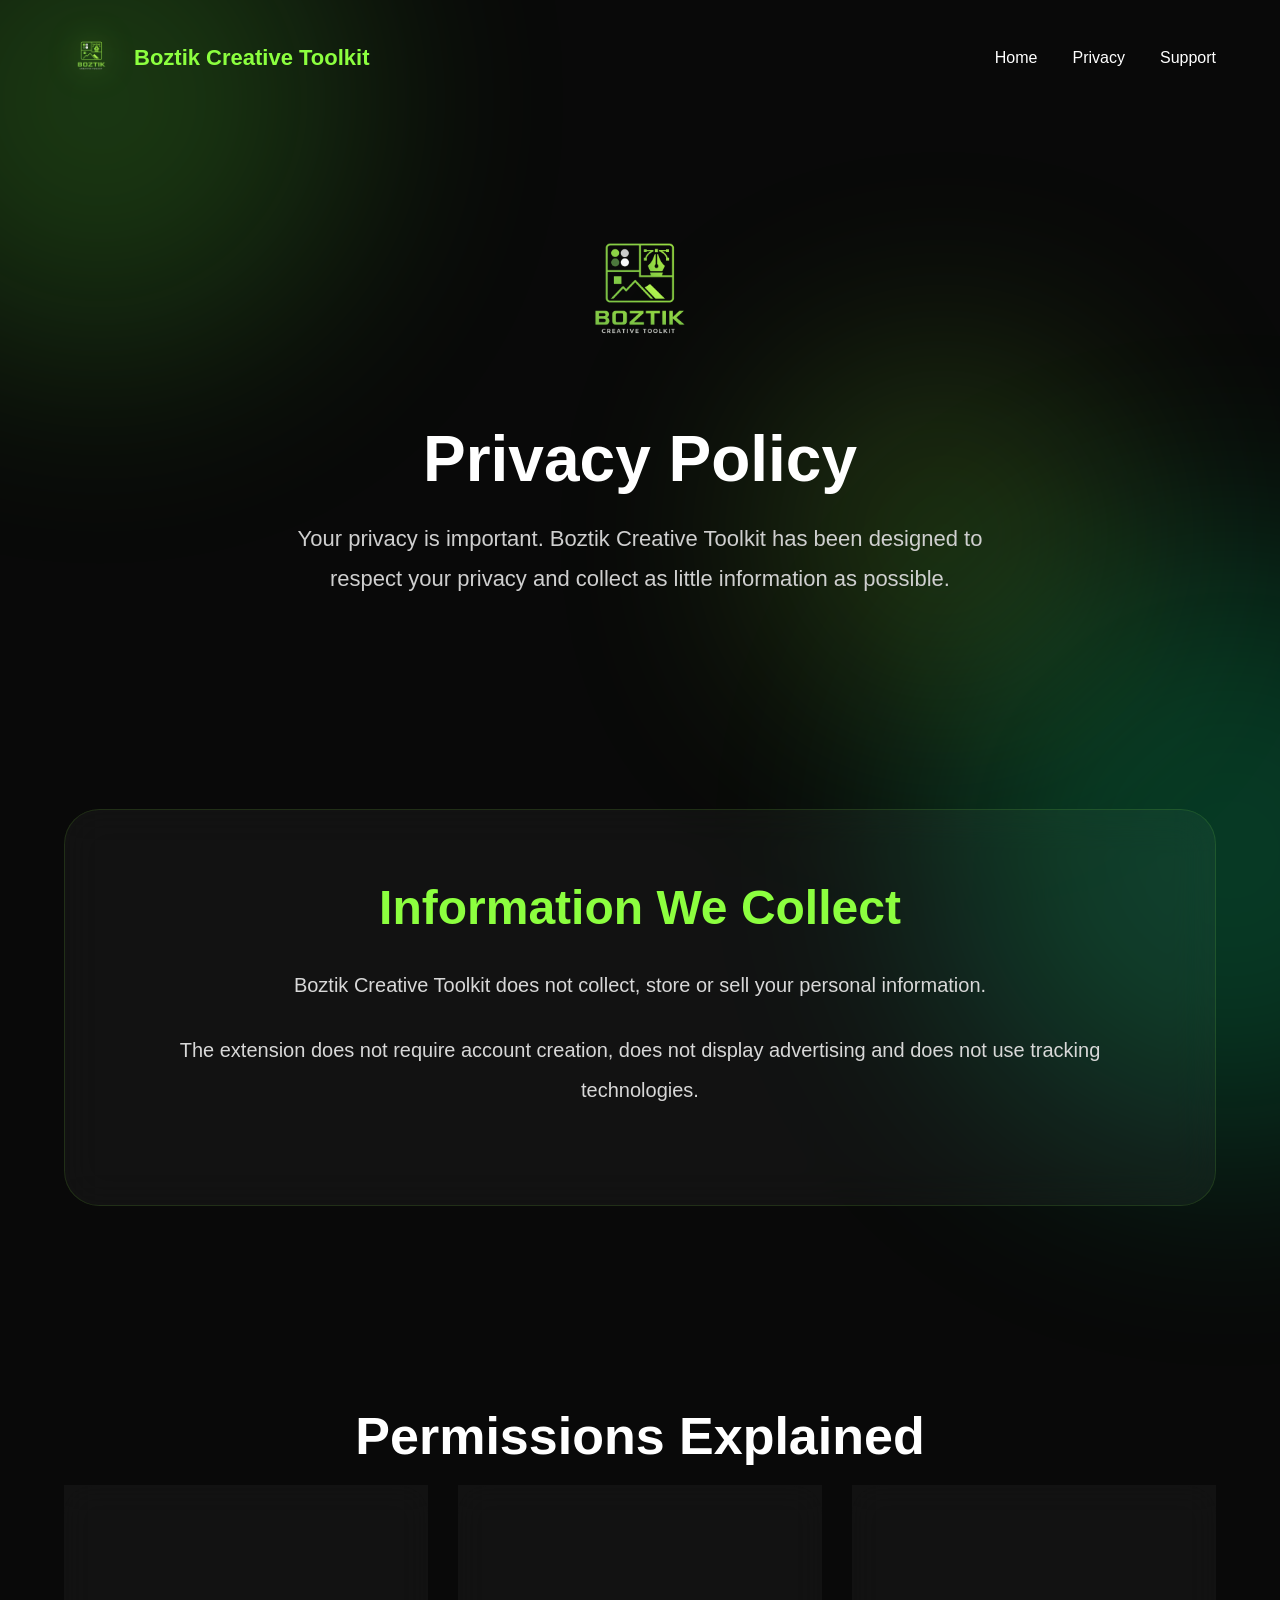
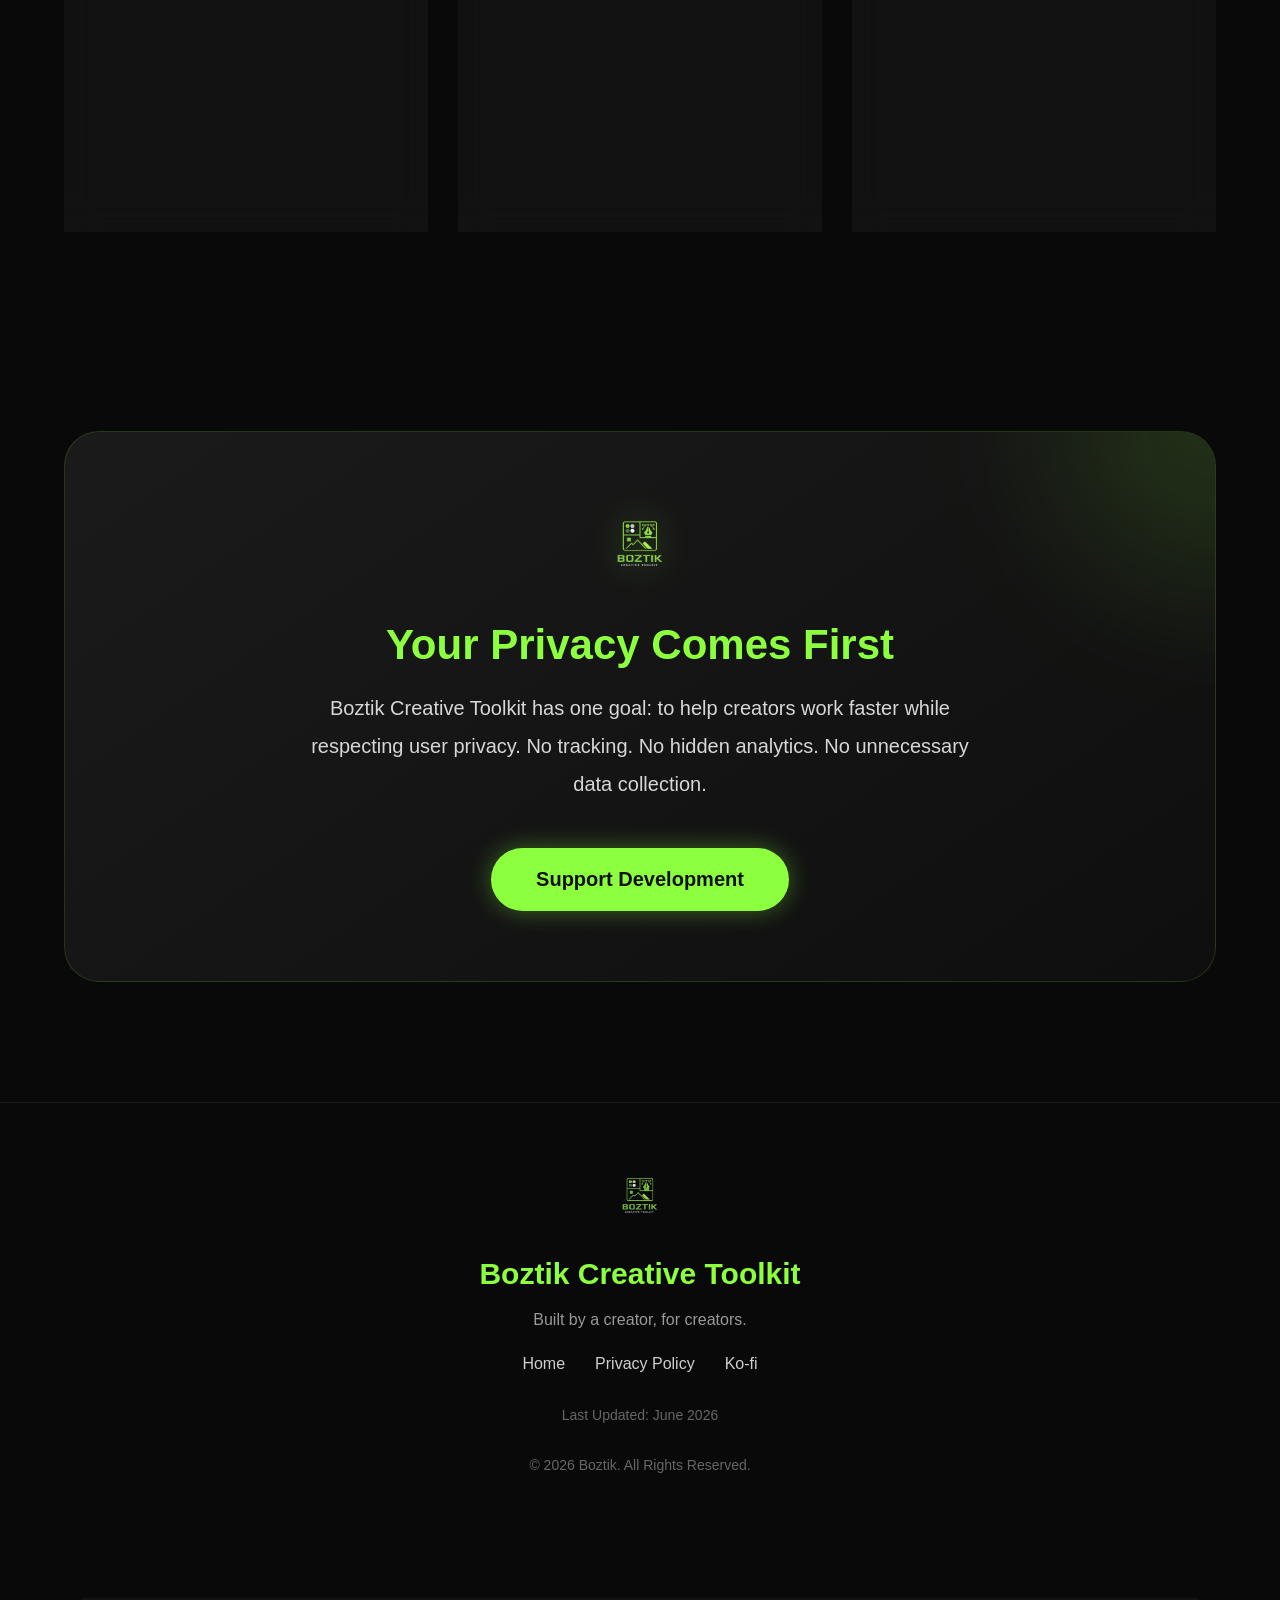
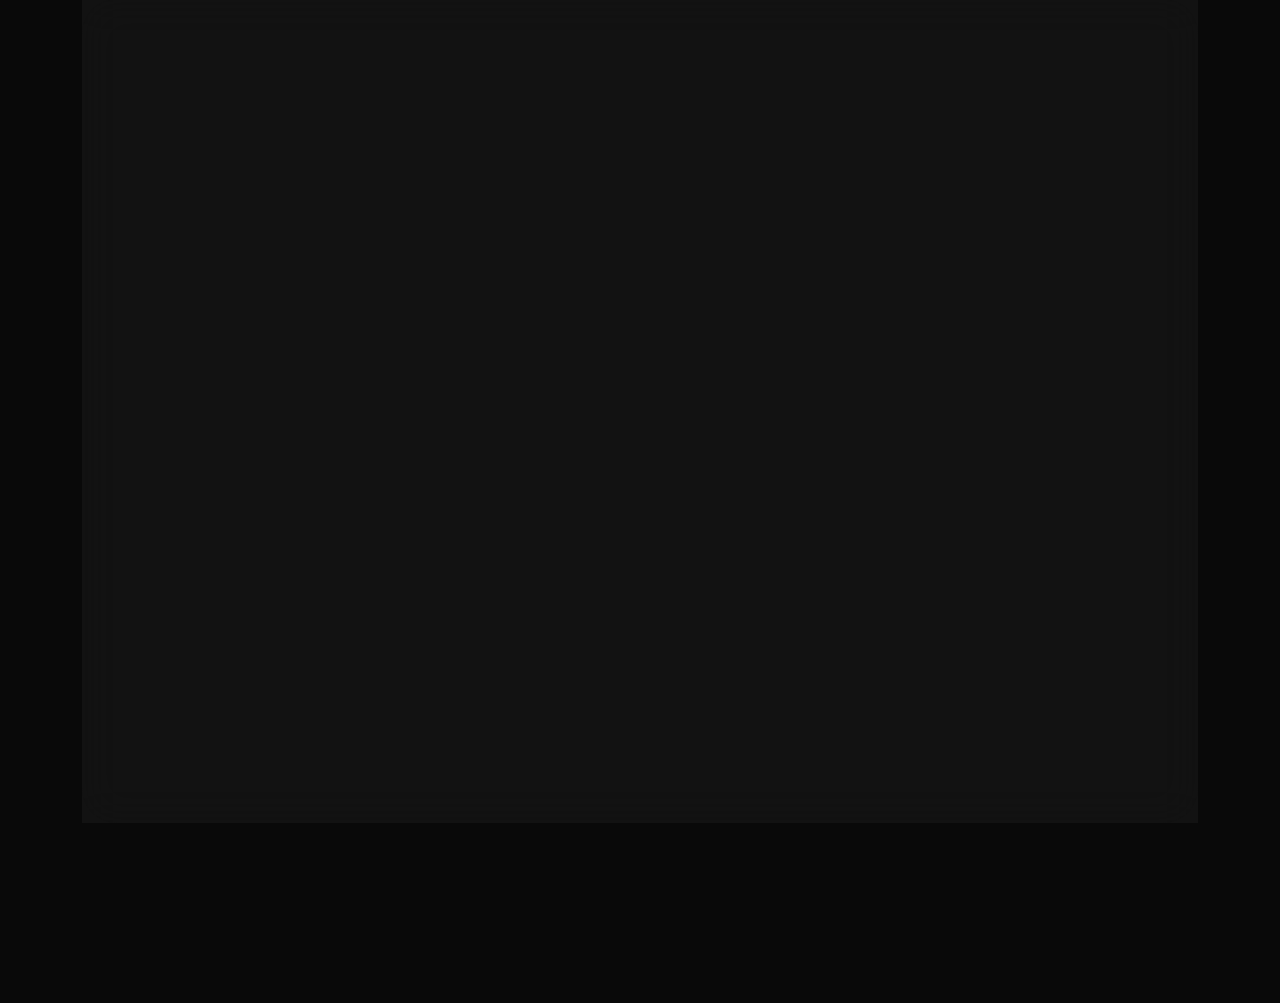
==== privacy.html @ 35ee4b5f "Initial Boztik Website" ====
<!DOCTYPE html>

<html lang="en">

<head>

<meta charset="UTF-8">

<meta
name="viewport"
content="width=device-width, initial-scale=1.0">

<title>

Privacy Policy | Boztik Creative Toolkit

</title>

<meta
name="description"
content="Privacy Policy for Boztik Creative Toolkit.">

<link
rel="stylesheet"
href="styles.css">

<link
rel="icon"
href="images/logo.png">

</head>

<body>

<div class="background-glow glow1"></div>
<div class="background-glow glow2"></div>
<div class="background-glow glow3"></div>


<header>

<nav class="navbar">

<div class="logo-area">

<img
src="images/logo.png"
alt="Boztik Logo">

<span>

Boztik Creative Toolkit

</span>

</div>

<div class="nav-links">

<a href="index.html">

Home

</a>

<a href="privacy.html">

Privacy

</a>

<a
href="https://ko-fi.com/boztik"
target="_blank">

Support

</a>

</div>

</nav>

</header>


<section class="hero">

<img
src="images/logo.png"
class="hero-logo"
alt="Boztik Logo">

<h1>

Privacy Policy

</h1>

<p>

Your privacy is important.

Boztik Creative Toolkit has been designed to respect your privacy and collect as little information as possible.

</p>

</section>
<section class="creator-section">

<div class="creator-card">

<h2>

Information We Collect

</h2>

<p>

Boztik Creative Toolkit does not collect,
store or sell your personal information.

</p>

<p>

The extension does not require account creation,
does not display advertising
and does not use tracking technologies.

</p>

</div>

</section>



<section class="features">

<h2 class="section-title">

Permissions Explained

</h2>

<div class="feature-grid">

<div class="feature-card">

<div class="feature-icon">

💾

</div>

<h3>

Storage

</h3>

<p>

Used only to save your extension preferences,
statistics and achievements locally on your own device.

</p>

</div>



<div class="feature-card">

<div class="feature-icon">

🖼️

</div>

<h3>

Downloads

</h3>

<p>

Used only when you choose to download an image using the Download Original feature.

</p>

</div>



<div class="feature-card">

<div class="feature-icon">

🌍

</div>

<h3>

Host Permissions

</h3>

<p>

Required so the extension can analyze images
available on webpages that you choose to interact with.

</p>

</div>

</div>

</section>
<section class="support-section">

<div class="support-card">

<img
src="images/logo.png"
alt="Boztik">

<h2>

Your Privacy Comes First

</h2>

<p>

Boztik Creative Toolkit has one goal:

to help creators work faster while respecting user privacy.

No tracking.

No hidden analytics.

No unnecessary data collection.

</p>

<a

href="https://ko-fi.com/boztik"

target="_blank"

class="support-button">

Support Development

</a>

</div>

</section>



<footer>

<img
src="images/logo.png"
class="footer-logo">

<h3>

Boztik Creative Toolkit

</h3>

<p>

Built by a creator, for creators.

</p>

<div class="footer-links">

<a href="index.html">

Home

</a>

<a href="privacy.html">

Privacy Policy

</a>

<a
href="https://ko-fi.com/boztik">

Ko-fi

</a>

</div>

<p class="copyright">

Last Updated: June 2026

<br><br>

© 2026 Boztik. All Rights Reserved.

</p>
<section class="creator-section">

    <div class="creator-card">

        <h2>

            Contact

        </h2>

        <p>

            If you have any questions about Boztik Creative Toolkit,
            feature requests, bug reports or privacy concerns,
            feel free to get in touch.

        </p>

        <br>

        <p>

            🌐 Website<br>

            This Official Boztik Website

        </p>

        <br>

        <p>

            ☕ Ko-fi<br>

            <a href="https://ko-fi.com/boztik" target="_blank">

                https://ko-fi.com/boztik

            </a>

        </p>

        <br>

        <p>

            🎨 Adobe Portfolio<br>

            <a href="https://boztiktech9a11.myportfolio.com/" target="_blank">

                View Portfolio

            </a>

        </p>

        <br>

        <p>

            📧 Email<br>

            boztiktech@gmail.com

        </p>

    </div>

</section>
</footer>

</body>

</html>
---- styles.css ----
/* ========================================

Boztik Creative Toolkit Website
Version 1.0

======================================== */

*{

margin:0;
padding:0;
box-sizing:border-box;

}

html{

scroll-behavior:smooth;

}

body{

background:#090909;

font-family:Arial,Helvetica,sans-serif;

color:white;

overflow-x:hidden;

position:relative;

}


/*==========================
BACKGROUND GLOW
==========================*/

.background-glow{

position:fixed;

border-radius:50%;

filter:blur(120px);

z-index:-1;

opacity:.20;

animation:floatGlow 10s ease-in-out infinite;

}

.glow1{

width:500px;

height:500px;

background:#65ff3d;

top:-150px;

left:-150px;

}

.glow2{

width:600px;

height:600px;

background:#00ff95;

bottom:-250px;

right:-250px;

animation-delay:3s;

}

.glow3{

width:350px;

height:350px;

background:#8cff3f;

top:40%;

left:60%;

animation-delay:6s;

}

@keyframes floatGlow{

0%{

transform:translateY(0px);

}

50%{

transform:translateY(-40px);

}

100%{

transform:translateY(0px);

}

}


/*==========================
NAVBAR
==========================*/

.navbar{

width:90%;

max-width:1300px;

margin:auto;

display:flex;

justify-content:space-between;

align-items:center;

padding:30px 0;

}

.logo-area{

display:flex;

align-items:center;

gap:15px;

font-size:22px;

font-weight:bold;

color:#8cff3f;

}

.logo-area img{

width:55px;

filter:drop-shadow(0 0 15px rgba(140,255,63,.5));

}

.nav-links{

display:flex;

gap:35px;

}

.nav-links a{

color:white;

text-decoration:none;

font-size:16px;

transition:.35s;

}

.nav-links a:hover{

color:#8cff3f;

}


/*==========================
HERO
==========================*/

.hero{

width:90%;

max-width:1200px;

margin:auto;

padding:90px 0;

text-align:center;

}

.hero-logo{

width:180px;

margin-bottom:35px;

animation:pulse 5s infinite;

}

@keyframes pulse{

0%{

transform:scale(1);

filter:drop-shadow(0 0 15px rgba(140,255,63,.35));

}

50%{

transform:scale(1.04);

filter:drop-shadow(0 0 35px rgba(140,255,63,.8));

}

100%{

transform:scale(1);

filter:drop-shadow(0 0 15px rgba(140,255,63,.35));

}

}

.hero h1{

font-size:64px;

line-height:1.1;

margin-bottom:25px;

}

.hero p{

max-width:760px;

margin:auto;

font-size:22px;

line-height:1.8;

color:#cfcfcf;

}

.hero-buttons{

margin-top:45px;

display:flex;

justify-content:center;

gap:25px;

flex-wrap:wrap;

}

.primary-button{

background:#8cff3f;

padding:18px 36px;

border-radius:50px;

color:#111;

font-weight:bold;

text-decoration:none;

transition:.35s;

box-shadow:0 0 25px rgba(140,255,63,.35);

}

.primary-button:hover{

transform:translateY(-5px);

box-shadow:0 0 40px rgba(140,255,63,.7);

}

.secondary-button{

border:2px solid #8cff3f;

padding:18px 36px;

border-radius:50px;

text-decoration:none;

color:#8cff3f;

font-weight:bold;

transition:.35s;

}

.secondary-button:hover{

background:#8cff3f;

color:#111;

}
/*=========================================
HERO STATS
=========================================*/

.hero-stats{

width:90%;

max-width:1200px;

margin:40px auto 100px auto;

display:grid;

grid-template-columns:repeat(3,1fr);

gap:30px;

}

.stat-card{

background:rgba(255,255,255,.04);

backdrop-filter:blur(15px);

-webkit-backdrop-filter:blur(15px);

border:1px solid rgba(140,255,63,.12);

border-radius:28px;

padding:35px;

transition:.35s;

position:relative;

overflow:hidden;

}

.stat-card::before{

content:"";

position:absolute;

top:0;

left:-100%;

width:100%;

height:100%;

background:linear-gradient(
90deg,
transparent,
rgba(255,255,255,.08),
transparent
);

transition:.8s;

}

.stat-card:hover::before{

left:100%;

}

.stat-card:hover{

transform:translateY(-8px) scale(1.02);

box-shadow:
0 20px 45px rgba(0,0,0,.45),
0 0 35px rgba(140,255,63,.18);

}

.stat-card h2{

color:#8cff3f;

margin-bottom:18px;

font-size:28px;

}

.stat-card p{

line-height:1.8;

color:#d7d7d7;

}


/*=========================================
FEATURES
=========================================*/

.features{

width:90%;

max-width:1300px;

margin:auto;

padding:80px 0;

}

.section-title{

text-align:center;

font-size:52px;

margin-bottom:20px;

color:white;

}

.section-subtitle{

text-align:center;

font-size:20px;

color:#aaaaaa;

max-width:850px;

margin:auto auto 70px auto;

line-height:1.8;

}

.feature-grid{

display:grid;

grid-template-columns:repeat(3,1fr);

gap:30px;

}

.feature-card{

background:rgba(255,255,255,.04);

backdrop-filter:blur(16px);

-webkit-backdrop-filter:blur(16px);

border-radius:28px;

padding:40px;

border:1px solid rgba(255,255,255,.05);

transition:.35s;

position:relative;

overflow:hidden;

}

.feature-card:hover{

transform:translateY(-10px);

border-color:rgba(140,255,63,.35);

box-shadow:

0 25px 50px rgba(0,0,0,.45),

0 0 45px rgba(140,255,63,.18);

}

.feature-icon{

font-size:55px;

margin-bottom:25px;

}

.feature-card h3{

font-size:28px;

margin-bottom:20px;

color:#8cff3f;

}

.feature-card p{

line-height:1.9;

color:#d2d2d2;

}


/*=========================================
DEPTH EFFECT
=========================================*/

.features:hover .feature-card{

opacity:.45;

filter:blur(2px);

transform:scale(.98);

}

.features .feature-card:hover{

opacity:1;

filter:blur(0);

transform:translateY(-10px) scale(1.04);

z-index:10;

}

.hero-stats:hover .stat-card{

opacity:.45;

filter:blur(2px);

}

.hero-stats .stat-card:hover{

opacity:1;

filter:none;

transform:translateY(-10px) scale(1.04);

z-index:10;

}
/*=========================================
CREATOR SECTION
=========================================*/

.creator-section{

width:90%;

max-width:1200px;

margin:120px auto;

}

.creator-card{

background:rgba(255,255,255,.04);

backdrop-filter:blur(20px);

-webkit-backdrop-filter:blur(20px);

border-radius:35px;

padding:70px;

border:1px solid rgba(140,255,63,.12);

text-align:center;

transition:.35s;

}

.creator-card:hover{

transform:translateY(-8px);

box-shadow:
0 30px 60px rgba(0,0,0,.45),
0 0 40px rgba(140,255,63,.20);

}

.creator-card h2{

font-size:48px;

color:#8cff3f;

margin-bottom:30px;

}

.creator-card p{

font-size:20px;

line-height:2;

color:#d8d8d8;

margin-bottom:25px;

}

.creator-highlights{

display:grid;

grid-template-columns:repeat(4,1fr);

gap:20px;

margin-top:45px;

}

.creator-highlights div{

background:rgba(255,255,255,.05);

padding:25px;

border-radius:22px;

font-weight:bold;

transition:.35s;

}

.creator-highlights div:hover{

background:#8cff3f;

color:#111;

transform:translateY(-5px);

}


/*=========================================
SECTION SPACING
=========================================*/

section{

position:relative;

z-index:2;

}


/*=========================================
SCROLLBAR
=========================================*/

::-webkit-scrollbar{

width:12px;

}

::-webkit-scrollbar-track{

background:#101010;

}

::-webkit-scrollbar-thumb{

background:#8cff3f;

border-radius:50px;

}

::-webkit-scrollbar-thumb:hover{

background:#72e834;

}


/*=========================================
TEXT SELECTION
=========================================*/

::selection{

background:#8cff3f;

color:#111;

}


/*=========================================
FOCUS STATES
=========================================*/

a:focus,
button:focus{

outline:2px solid #8cff3f;

outline-offset:4px;

}


/*=========================================
RESPONSIVE
=========================================*/

@media(max-width:1100px){

.hero h1{

font-size:50px;

}

.feature-grid{

grid-template-columns:repeat(2,1fr);

}

.hero-stats{

grid-template-columns:1fr;

}

.creator-highlights{

grid-template-columns:repeat(2,1fr);

}

}


@media(max-width:768px){

.navbar{

flex-direction:column;

gap:25px;

}

.nav-links{

flex-wrap:wrap;

justify-content:center;

gap:18px;

}

.hero{

padding:70px 0;

}

.hero-logo{

width:140px;

}

.hero h1{

font-size:38px;

}

.hero p{

font-size:18px;

}

.hero-buttons{

flex-direction:column;

align-items:center;

}

.primary-button,
.secondary-button{

width:280px;

text-align:center;

}

.feature-grid{

grid-template-columns:1fr;

}

.creator-card{

padding:40px;

}

.creator-card h2{

font-size:36px;

}

.creator-card p{

font-size:18px;

}

.creator-highlights{

grid-template-columns:1fr;

}

.section-title{

font-size:40px;

}

.section-subtitle{

font-size:18px;

}

}


/*=========================================
SMOOTH FADE-IN
=========================================*/

.hero,
.hero-stats,
.features,
.creator-section{

animation:fadeUp .8s ease;

}

@keyframes fadeUp{

from{

opacity:0;

transform:translateY(40px);

}

to{

opacity:1;

transform:translateY(0);

}

}
/*=========================================
SUPPORT SECTION
=========================================*/

.support-section{

width:90%;

max-width:1200px;

margin:120px auto;

}

.support-card{

background:linear-gradient(
145deg,
rgba(28,28,28,.95),
rgba(15,15,15,.98)
);

border:1px solid rgba(140,255,63,.15);

border-radius:35px;

padding:70px;

text-align:center;

overflow:hidden;

position:relative;

transition:.4s;

}

.support-card::before{

content:"";

position:absolute;

top:-150px;

right:-150px;

width:300px;

height:300px;

background:#8cff3f22;

border-radius:50%;

filter:blur(80px);

}

.support-card:hover{

transform:translateY(-10px);

box-shadow:

0 35px 70px rgba(0,0,0,.45),

0 0 45px rgba(140,255,63,.25);

}

.support-card img{

width:90px;

margin-bottom:25px;

filter:drop-shadow(0 0 20px rgba(140,255,63,.4));

}

.support-card h2{

font-size:42px;

margin-bottom:20px;

color:#8cff3f;

}

.support-card p{

font-size:20px;

line-height:1.9;

max-width:700px;

margin:auto;

color:#d7d7d7;

}

.support-button{

display:inline-block;

margin-top:45px;

padding:20px 45px;

background:#8cff3f;

border-radius:60px;

font-size:20px;

font-weight:bold;

text-decoration:none;

color:#111;

transition:.35s;

box-shadow:0 0 25px rgba(140,255,63,.35);

}

.support-button:hover{

transform:translateY(-5px);

box-shadow:0 0 45px rgba(140,255,63,.7);

}



/*=========================================
FOOTER
=========================================*/

footer{

margin-top:120px;

padding:60px 20px;

text-align:center;

border-top:1px solid rgba(255,255,255,.08);

}

.footer-logo{

width:70px;

margin-bottom:20px;

opacity:.9;

}

footer h3{

color:#8cff3f;

font-size:30px;

margin-bottom:15px;

}

footer p{

color:#999;

line-height:1.8;

margin-bottom:20px;

}

.footer-links{

display:flex;

justify-content:center;

gap:30px;

flex-wrap:wrap;

margin-bottom:30px;

}

.footer-links a{

color:#cfcfcf;

text-decoration:none;

transition:.3s;

}

.footer-links a:hover{

color:#8cff3f;

}

.copyright{

font-size:14px;

color:#666;

}



/*=========================================
GLOBAL DEPTH SYSTEM
=========================================*/

body:hover section{

transition:.35s;

}

body:hover .feature-card,
body:hover .stat-card,
body:hover .creator-card,
body:hover .support-card{

opacity:.55;

filter:blur(2px);

transform:scale(.98);

}

.feature-card:hover,
.stat-card:hover,
.creator-card:hover,
.support-card:hover{

opacity:1 !important;

filter:none !important;

transform:

translateY(-8px)

scale(1.04);

z-index:999;

}



/*=========================================
MOUSE GLOW
=========================================*/

.feature-card::after,
.stat-card::after,
.creator-card::after,
.support-card::after{

content:"";

position:absolute;

inset:0;

pointer-events:none;

border-radius:inherit;

background:radial-gradient(circle at center,
rgba(140,255,63,.08),
transparent 70%);

opacity:0;

transition:.35s;

}

.feature-card:hover::after,
.stat-card:hover::after,
.creator-card:hover::after,
.support-card:hover::after{

opacity:1;

}
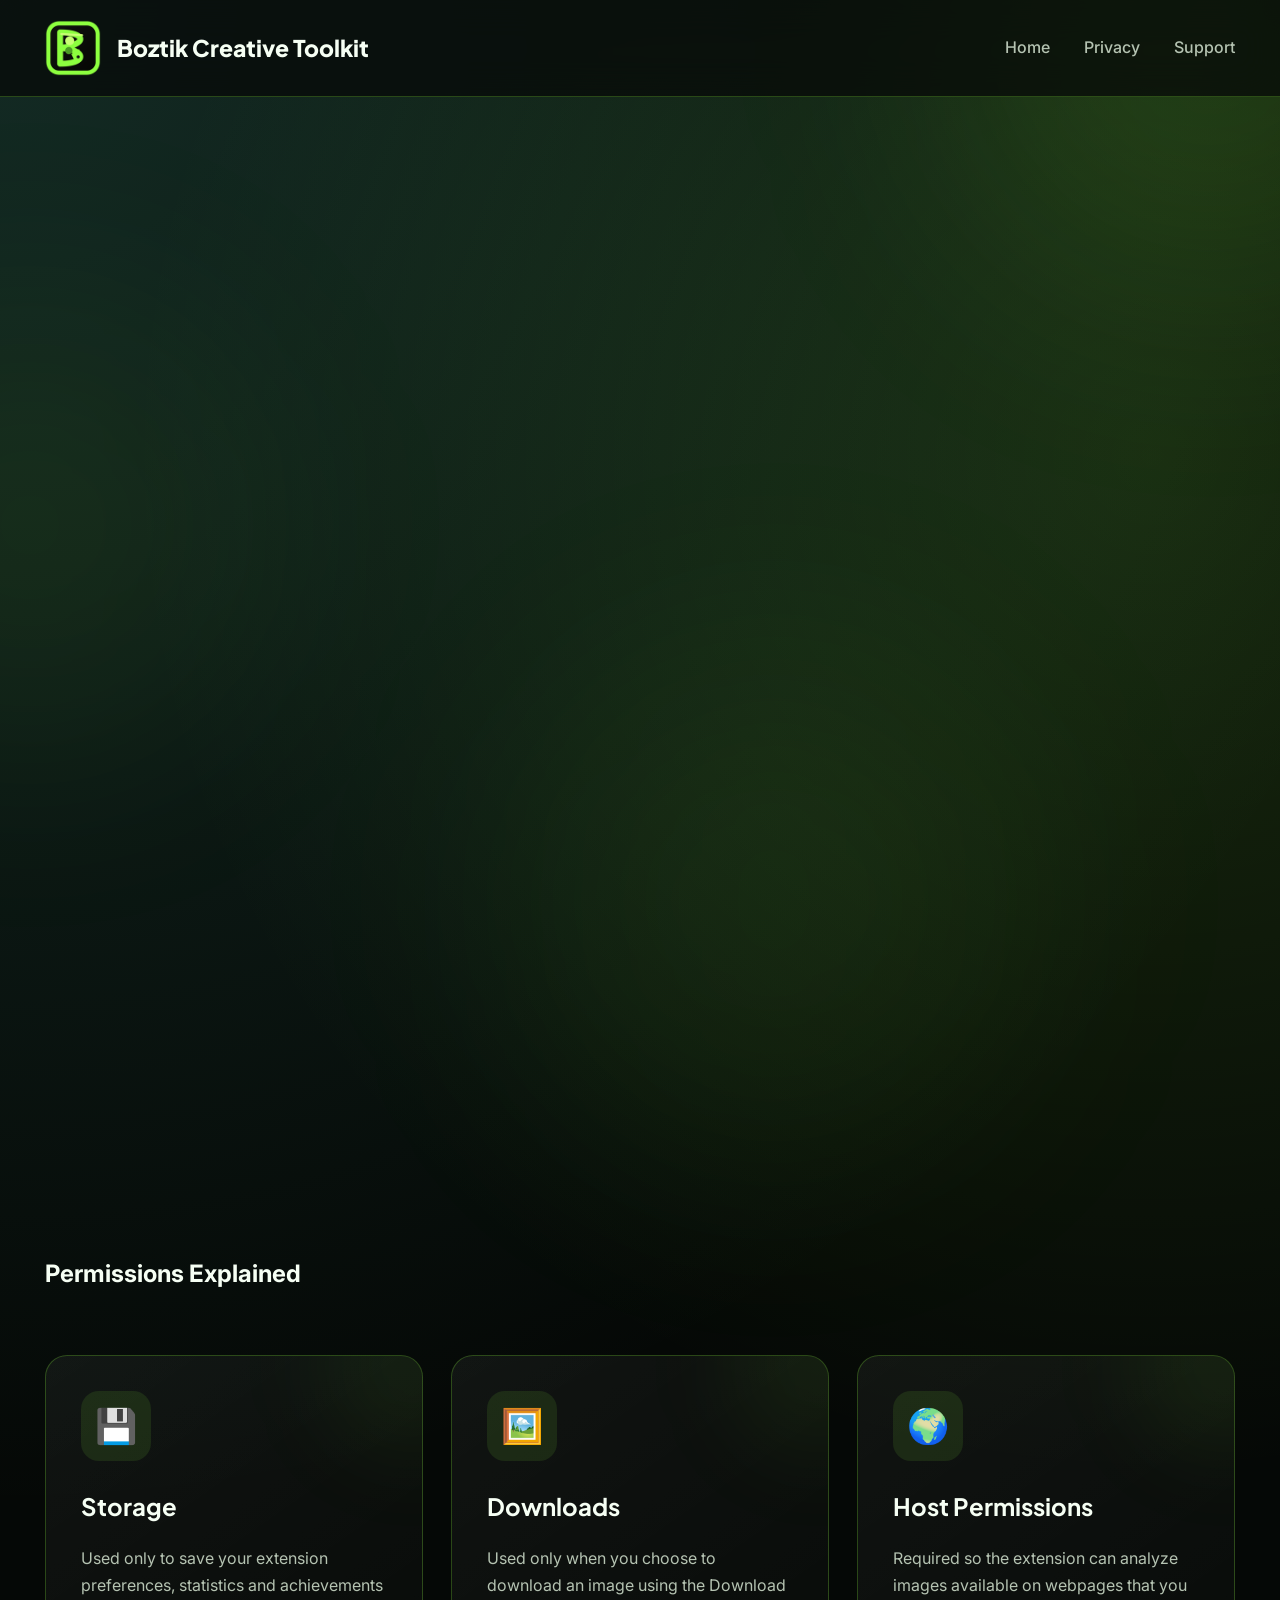
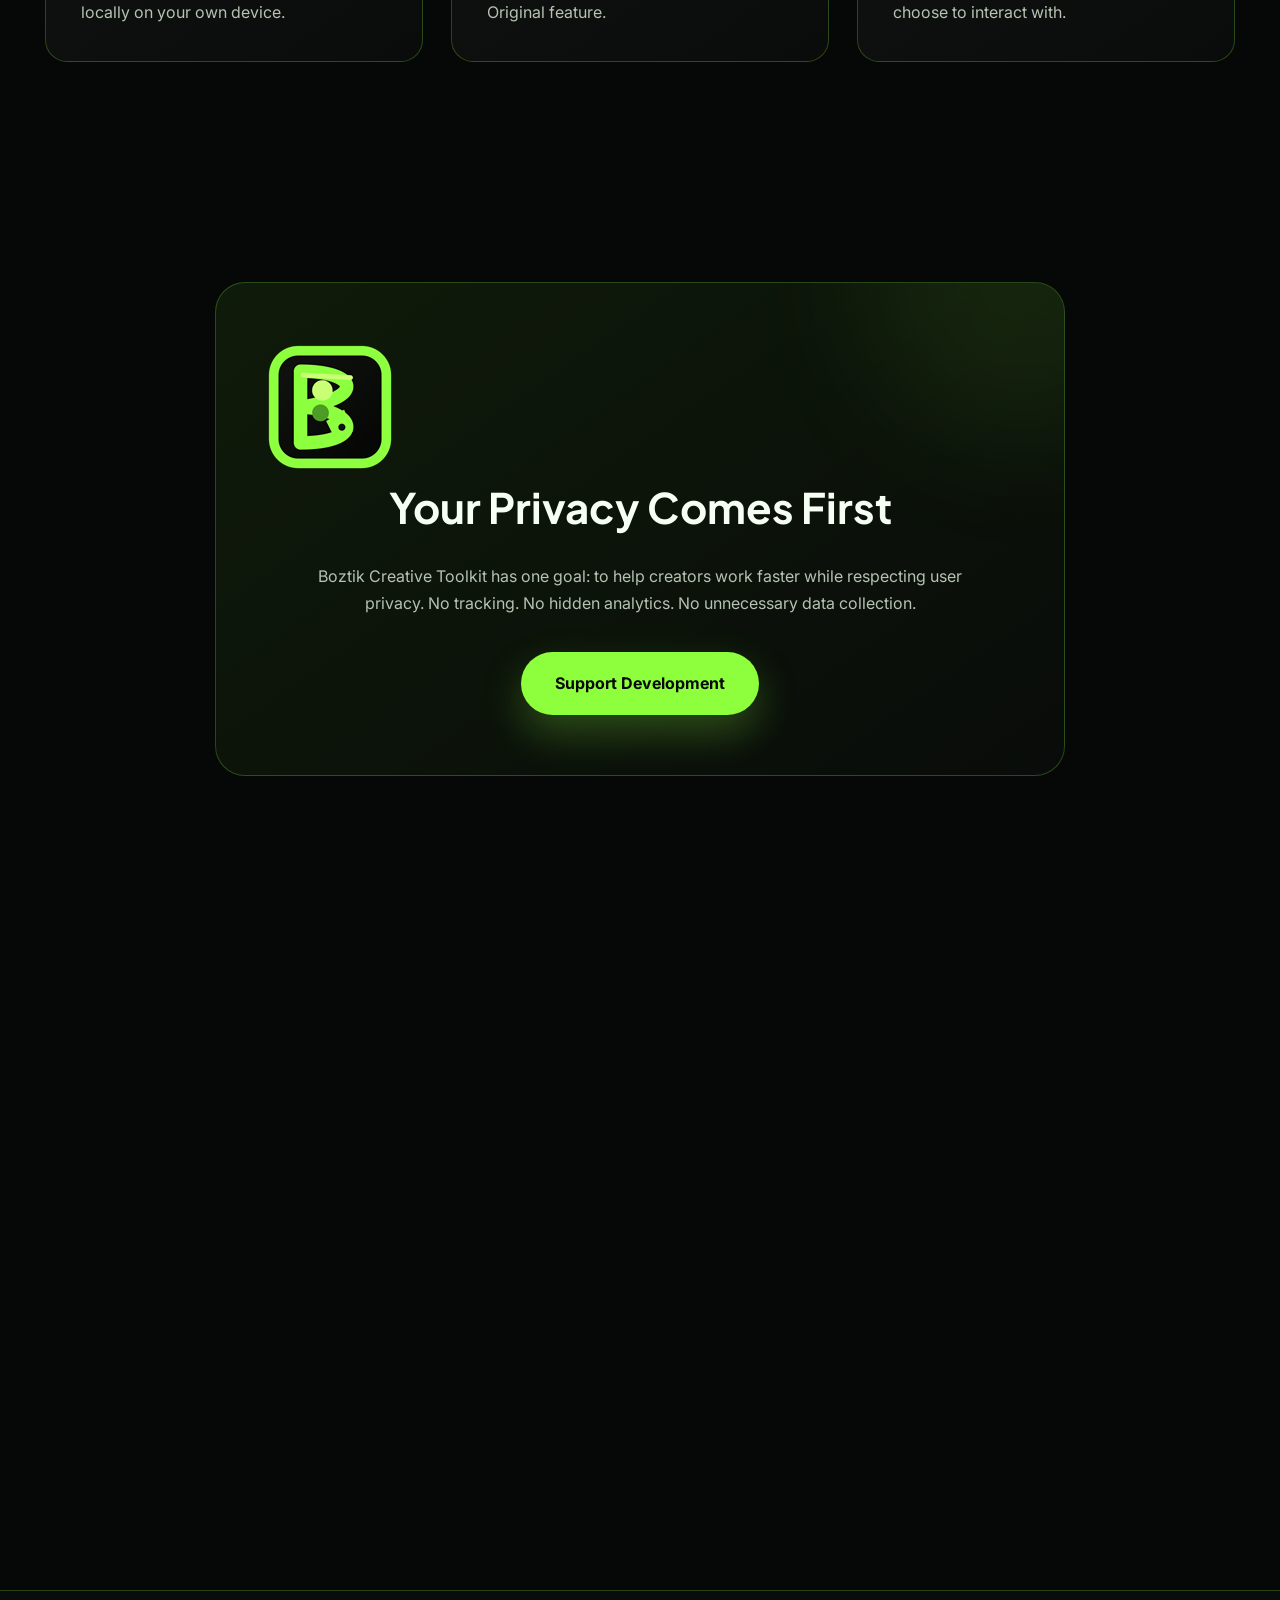
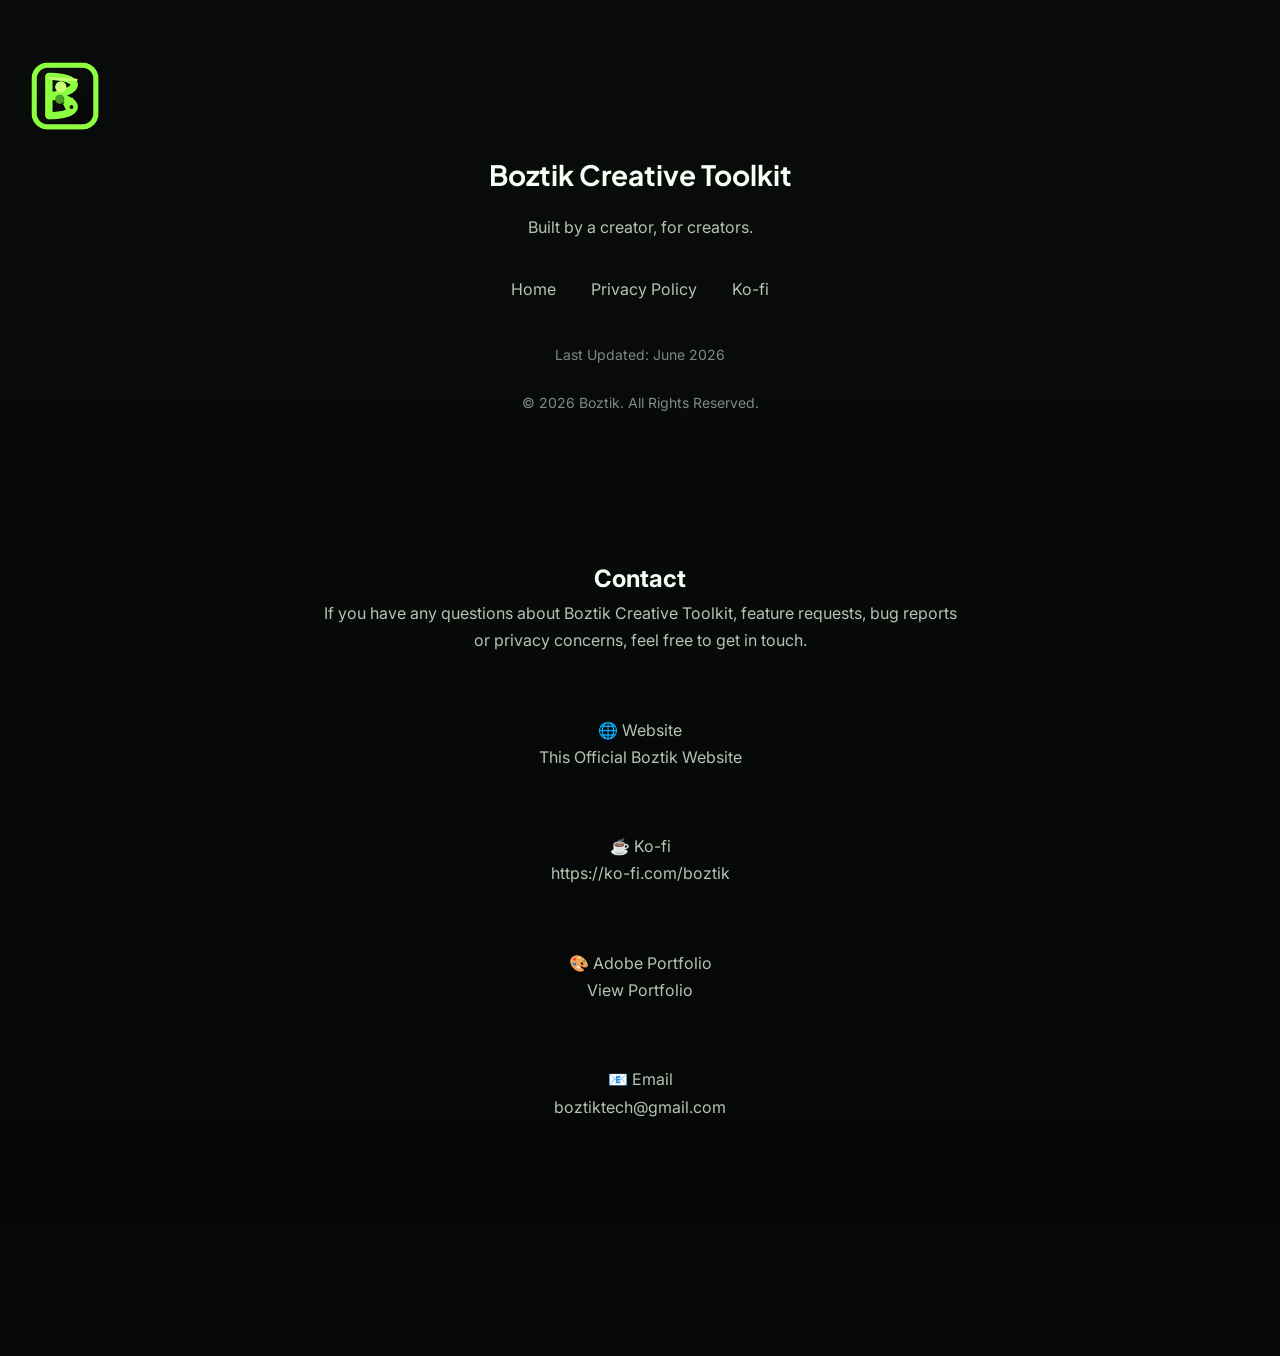
==== commit de0d8609: "commit" ====
--- a/privacy.html
+++ b/privacy.html
@@ -20,6 +20,12 @@
 name="description"
 content="Privacy Policy for Boztik Creative Toolkit.">
 
+<link rel="preconnect" href="https://fonts.googleapis.com">
+
+<link rel="preconnect" href="https://fonts.gstatic.com" crossorigin>
+
+<link href="https://fonts.googleapis.com/css2?family=Inter:wght@400;500;600;700;800&family=Plus+Jakarta+Sans:wght@600;700;800&display=swap" rel="stylesheet">
+
 <link
 rel="stylesheet"
 href="styles.css">
@@ -84,7 +90,7 @@
 </header>
 
 
-<section class="hero">
+<section class="hero reveal">
 
 <img
 src="images/logo.png"
@@ -108,7 +114,7 @@
 </section>
 <section class="creator-section">
 
-<div class="creator-card">
+<div class="creator-card reveal">
 
 <h2>
 
@@ -224,7 +230,7 @@
 </section>
 <section class="support-section">
 
-<div class="support-card">
+<div class="support-card reveal">
 
 <img
 src="images/logo.png"
@@ -266,7 +272,27 @@
 
 </section>
 
-
+<section class="cta-shell">
+
+<div class="cta-card reveal">
+
+<span class="cta-badge">Built with care</span>
+
+<h2>Privacy-first tools for creators, without the clutter.</h2>
+
+<p>Boztik is designed to stay lightweight, respectful, and focused on helping you create faster.</p>
+
+<div class="hero-buttons">
+
+<a href="index.html" class="primary-button">Back to Home</a>
+
+<a href="https://ko-fi.com/boztik" target="_blank" rel="noopener" class="secondary-button">Support Development</a>
+
+</div>
+
+</div>
+
+</section>
 
 <footer>
 
--- a/styles.css
+++ b/styles.css
@@ -1,1263 +1,2254 @@
-/* ========================================
-
-Boztik Creative Toolkit Website
-Version 1.0
-
-======================================== */
+/* =========================================
+   BOZTIK CREATIVE TOOLKIT WEBSITE
+   Version 2.0
+========================================= */
+
+:root{
+
+    --bg:#050806;
+    --surface:#0d140f;
+    --surface-light:#121a15;
+
+    --primary:#8eff3d;
+    --primary-dark:#6bd628;
+    --accent:#5fe3c2;
+
+    --text:#f6fff4;
+    --text-muted:#b5c3b2;
+
+    --border:rgba(142,255,61,.24);
+
+    --radius:22px;
+
+    --transition:.35s ease;
+
+    --shadow:
+        0 25px 60px rgba(0,0,0,.45);
+
+    --font-body:"Inter", "Segoe UI", Arial, sans-serif;
+    --font-heading:"Plus Jakarta Sans", "Inter", "Segoe UI", Arial, sans-serif;
+
+}
 
 *{
 
-margin:0;
-padding:0;
-box-sizing:border-box;
+    margin:0;
+    padding:0;
+    box-sizing:border-box;
 
 }
 
 html{
 
-scroll-behavior:smooth;
+    scroll-behavior:smooth;
 
 }
 
 body{
 
-background:#090909;
-
-font-family:Arial,Helvetica,sans-serif;
-
-color:white;
-
-overflow-x:hidden;
-
-position:relative;
-
-}
-
-
-/*==========================
-BACKGROUND GLOW
-==========================*/
+    font-family:var(--font-body);
+
+    background:
+        radial-gradient(circle at top left, rgba(95,227,194,.16), transparent 32%),
+        radial-gradient(circle at 90% 10%, rgba(142,255,61,.14), transparent 24%),
+        var(--bg);
+
+    color:var(--text);
+
+    line-height:1.7;
+
+    overflow-x:hidden;
+
+}
+
+
+/* =========================================
+   BACKGROUND GLOW
+========================================= */
 
 .background-glow{
 
-position:fixed;
-
-border-radius:50%;
-
-filter:blur(120px);
-
-z-index:-1;
-
-opacity:.20;
-
-animation:floatGlow 10s ease-in-out infinite;
+    position:fixed;
+
+    border-radius:50%;
+
+    filter:blur(120px);
+
+    z-index:-1;
 
 }
 
 .glow1{
 
-width:500px;
-
-height:500px;
-
-background:#65ff3d;
-
-top:-150px;
-
-left:-150px;
+    width:500px;
+    height:500px;
+
+    background:rgba(140,255,63,.12);
+
+    top:-220px;
+    right:-180px;
 
 }
 
 .glow2{
 
-width:600px;
-
-height:600px;
-
-background:#00ff95;
-
-bottom:-250px;
-
-right:-250px;
-
-animation-delay:3s;
+    width:420px;
+    height:420px;
+
+    background:rgba(140,255,63,.07);
+
+    left:-180px;
+
+    top:35%;
 
 }
 
 .glow3{
 
-width:350px;
-
-height:350px;
-
-background:#8cff3f;
-
-top:40%;
-
-left:60%;
-
-animation-delay:6s;
-
-}
-
-@keyframes floatGlow{
-
-0%{
-
-transform:translateY(0px);
-
-}
-
-50%{
-
-transform:translateY(-40px);
-
-}
-
-100%{
-
-transform:translateY(0px);
-
-}
-
-}
-
-
-/*==========================
-NAVBAR
-==========================*/
+    width:500px;
+    height:500px;
+
+    background:rgba(140,255,63,.06);
+
+    bottom:-250px;
+
+    right:20%;
+
+}
+
+
+/* =========================================
+   LINKS
+========================================= */
+
+a{
+
+    color:inherit;
+
+    text-decoration:none;
+
+}
+
+
+/* =========================================
+   HEADER
+========================================= */
+
+header{
+
+    position:sticky;
+
+    top:0;
+
+    z-index:999;
+
+    backdrop-filter:blur(18px);
+
+    background:rgba(7,10,9,.75);
+
+    border-bottom:1px solid var(--border);
+
+}
+
+
+/* =========================================
+   NAVBAR
+========================================= */
 
 .navbar{
 
-width:90%;
-
-max-width:1300px;
-
-margin:auto;
-
-display:flex;
-
-justify-content:space-between;
-
-align-items:center;
-
-padding:30px 0;
+    max-width:1250px;
+
+    margin:auto;
+
+    padding:20px 30px;
+
+    display:flex;
+
+    justify-content:space-between;
+
+    align-items:center;
 
 }
 
 .logo-area{
 
-display:flex;
-
-align-items:center;
-
-gap:15px;
-
-font-size:22px;
-
-font-weight:bold;
-
-color:#8cff3f;
+    display:flex;
+
+    align-items:center;
+
+    gap:16px;
 
 }
 
 .logo-area img{
 
-width:55px;
-
-filter:drop-shadow(0 0 15px rgba(140,255,63,.5));
+    width:56px;
+
+    transition:.35s;
+
+}
+
+.logo-area:hover img{
+
+    transform:rotate(-5deg) scale(1.08);
+
+}
+
+.logo-area span{
+
+    font-family:var(--font-heading);
+    font-size:23px;
+    font-weight:800;
+
+}
+
+.logo-subtitle{
+
+    display:block;
+
+    margin-top:3px;
+
+    font-size:12px;
+
+    font-weight:600;
+
+    letter-spacing:.18em;
+
+    text-transform:uppercase;
+
+    color:var(--text-muted);
 
 }
 
 .nav-links{
 
-display:flex;
-
-gap:35px;
+    display:flex;
+
+    gap:34px;
 
 }
 
 .nav-links a{
 
-color:white;
-
-text-decoration:none;
-
-font-size:16px;
-
-transition:.35s;
+    color:var(--text-muted);
+
+    transition:.3s;
+
+    font-weight:500;
 
 }
 
 .nav-links a:hover{
 
-color:#8cff3f;
-
-}
-
-
-/*==========================
-HERO
-==========================*/
+    color:var(--primary);
+
+}
+
+
+/* =========================================
+   HERO
+========================================= */
 
 .hero{
 
-width:90%;
-
-max-width:1200px;
-
-margin:auto;
-
-padding:90px 0;
-
-text-align:center;
-
-}
-
-.hero-logo{
-
-width:180px;
-
-margin-bottom:35px;
-
-animation:pulse 5s infinite;
-
-}
-
-@keyframes pulse{
-
-0%{
-
-transform:scale(1);
-
-filter:drop-shadow(0 0 15px rgba(140,255,63,.35));
-
-}
-
-50%{
-
-transform:scale(1.04);
-
-filter:drop-shadow(0 0 35px rgba(140,255,63,.8));
-
-}
-
-100%{
-
-transform:scale(1);
-
-filter:drop-shadow(0 0 15px rgba(140,255,63,.35));
-
-}
+    max-width:1250px;
+
+    margin:auto;
+
+    padding:110px 30px;
+
+    display:grid;
+
+    grid-template-columns:1.1fr .9fr;
+
+    gap:70px;
+
+    align-items:center;
+
+}
+
+.hero-badge{
+
+    display:inline-block;
+
+    padding:10px 20px;
+
+    border-radius:999px;
+
+    background:linear-gradient(135deg, rgba(140,255,63,.16), rgba(140,255,63,.08));
+
+    border:1px solid var(--border);
+
+    color:var(--primary);
+
+    font-weight:700;
+
+    margin-bottom:28px;
+
+    box-shadow:0 12px 30px rgba(140,255,63,.10);
 
 }
 
 .hero h1{
 
-font-size:64px;
-
-line-height:1.1;
-
-margin-bottom:25px;
+    font-family:var(--font-heading);
+    font-size:68px;
+    line-height:1.02;
+    font-weight:800;
+    margin-bottom:25px;
+    letter-spacing:-0.03em;
+    max-width:700px;
+
+}
+
+.hero h1 span{
+
+    display:block;
+
+    margin-top:10px;
+
+    color:var(--accent);
+
+    font-weight:700;
 
 }
 
 .hero p{
 
-max-width:760px;
-
-margin:auto;
-
-font-size:22px;
-
-line-height:1.8;
-
-color:#cfcfcf;
+    font-size:20px;
+
+    color:var(--text-muted);
+
+    max-width:640px;
+
+}
+
+.hero h1 span{
+
+    display:block;
+
+    margin-top:10px;
+
+    color:var(--accent);
+
+    font-weight:700;
+
+}
+
+.hero-content{
+
+    max-width:650px;
 
 }
 
 .hero-buttons{
 
-margin-top:45px;
-
-display:flex;
-
-justify-content:center;
-
-gap:25px;
-
-flex-wrap:wrap;
-
-}
-
-.primary-button{
-
-background:#8cff3f;
-
-padding:18px 36px;
-
-border-radius:50px;
-
-color:#111;
-
-font-weight:bold;
-
-text-decoration:none;
-
-transition:.35s;
-
-box-shadow:0 0 25px rgba(140,255,63,.35);
-
-}
-
-.primary-button:hover{
-
-transform:translateY(-5px);
-
-box-shadow:0 0 40px rgba(140,255,63,.7);
-
-}
-
-.secondary-button{
-
-border:2px solid #8cff3f;
-
-padding:18px 36px;
-
-border-radius:50px;
-
-text-decoration:none;
-
-color:#8cff3f;
-
-font-weight:bold;
-
-transition:.35s;
-
-}
-
-.secondary-button:hover{
-
-background:#8cff3f;
-
-color:#111;
-
-}
-/*=========================================
-HERO STATS
-=========================================*/
-
-.hero-stats{
-
-width:90%;
-
-max-width:1200px;
-
-margin:40px auto 100px auto;
-
-display:grid;
-
-grid-template-columns:repeat(3,1fr);
-
-gap:30px;
-
-}
-
-.stat-card{
-
-background:rgba(255,255,255,.04);
-
-backdrop-filter:blur(15px);
-
--webkit-backdrop-filter:blur(15px);
-
-border:1px solid rgba(140,255,63,.12);
-
-border-radius:28px;
-
-padding:35px;
-
-transition:.35s;
-
-position:relative;
-
-overflow:hidden;
-
-}
-
-.stat-card::before{
-
-content:"";
-
-position:absolute;
-
-top:0;
-
-left:-100%;
-
-width:100%;
-
-height:100%;
-
-background:linear-gradient(
-90deg,
-transparent,
-rgba(255,255,255,.08),
-transparent
-);
-
-transition:.8s;
-
-}
-
-.stat-card:hover::before{
-
-left:100%;
-
-}
-
-.stat-card:hover{
-
-transform:translateY(-8px) scale(1.02);
-
-box-shadow:
-0 20px 45px rgba(0,0,0,.45),
-0 0 35px rgba(140,255,63,.18);
-
-}
-
-.stat-card h2{
-
-color:#8cff3f;
-
-margin-bottom:18px;
-
-font-size:28px;
-
-}
-
-.stat-card p{
-
-line-height:1.8;
-
-color:#d7d7d7;
-
-}
-
-
-/*=========================================
-FEATURES
-=========================================*/
-
-.features{
-
-width:90%;
-
-max-width:1300px;
-
-margin:auto;
-
-padding:80px 0;
-
-}
-
-.section-title{
-
-text-align:center;
-
-font-size:52px;
-
-margin-bottom:20px;
-
-color:white;
-
-}
-
-.section-subtitle{
-
-text-align:center;
-
-font-size:20px;
-
-color:#aaaaaa;
-
-max-width:850px;
-
-margin:auto auto 70px auto;
-
-line-height:1.8;
-
-}
-
-.feature-grid{
-
-display:grid;
-
-grid-template-columns:repeat(3,1fr);
-
-gap:30px;
-
-}
-
-.feature-card{
-
-background:rgba(255,255,255,.04);
-
-backdrop-filter:blur(16px);
-
--webkit-backdrop-filter:blur(16px);
-
-border-radius:28px;
-
-padding:40px;
-
-border:1px solid rgba(255,255,255,.05);
-
-transition:.35s;
-
-position:relative;
-
-overflow:hidden;
-
-}
-
-.feature-card:hover{
-
-transform:translateY(-10px);
-
-border-color:rgba(140,255,63,.35);
-
-box-shadow:
-
-0 25px 50px rgba(0,0,0,.45),
-
-0 0 45px rgba(140,255,63,.18);
-
-}
-
-.feature-icon{
-
-font-size:55px;
-
-margin-bottom:25px;
-
-}
-
-.feature-card h3{
-
-font-size:28px;
-
-margin-bottom:20px;
-
-color:#8cff3f;
-
-}
-
-.feature-card p{
-
-line-height:1.9;
-
-color:#d2d2d2;
-
-}
-
-
-/*=========================================
-DEPTH EFFECT
-=========================================*/
-
-.features:hover .feature-card{
-
-opacity:.45;
-
-filter:blur(2px);
-
-transform:scale(.98);
-
-}
-
-.features .feature-card:hover{
-
-opacity:1;
-
-filter:blur(0);
-
-transform:translateY(-10px) scale(1.04);
-
-z-index:10;
-
-}
-
-.hero-stats:hover .stat-card{
-
-opacity:.45;
-
-filter:blur(2px);
-
-}
-
-.hero-stats .stat-card:hover{
-
-opacity:1;
-
-filter:none;
-
-transform:translateY(-10px) scale(1.04);
-
-z-index:10;
-
-}
-/*=========================================
-CREATOR SECTION
-=========================================*/
-
-.creator-section{
-
-width:90%;
-
-max-width:1200px;
-
-margin:120px auto;
-
-}
-
-.creator-card{
-
-background:rgba(255,255,255,.04);
-
-backdrop-filter:blur(20px);
-
--webkit-backdrop-filter:blur(20px);
-
-border-radius:35px;
-
-padding:70px;
-
-border:1px solid rgba(140,255,63,.12);
-
-text-align:center;
-
-transition:.35s;
-
-}
-
-.creator-card:hover{
-
-transform:translateY(-8px);
-
-box-shadow:
-0 30px 60px rgba(0,0,0,.45),
-0 0 40px rgba(140,255,63,.20);
-
-}
-
-.creator-card h2{
-
-font-size:48px;
-
-color:#8cff3f;
-
-margin-bottom:30px;
-
-}
-
-.creator-card p{
-
-font-size:20px;
-
-line-height:2;
-
-color:#d8d8d8;
-
-margin-bottom:25px;
-
-}
-
-.creator-highlights{
-
-display:grid;
-
-grid-template-columns:repeat(4,1fr);
-
-gap:20px;
-
-margin-top:45px;
-
-}
-
-.creator-highlights div{
-
-background:rgba(255,255,255,.05);
-
-padding:25px;
-
-border-radius:22px;
-
-font-weight:bold;
-
-transition:.35s;
-
-}
-
-.creator-highlights div:hover{
-
-background:#8cff3f;
-
-color:#111;
-
-transform:translateY(-5px);
-
-}
-
-
-/*=========================================
-SECTION SPACING
-=========================================*/
-
-section{
-
-position:relative;
-
-z-index:2;
-
-}
-
-
-/*=========================================
-SCROLLBAR
-=========================================*/
-
-::-webkit-scrollbar{
-
-width:12px;
-
-}
-
-::-webkit-scrollbar-track{
-
-background:#101010;
-
-}
-
-::-webkit-scrollbar-thumb{
-
-background:#8cff3f;
-
-border-radius:50px;
-
-}
-
-::-webkit-scrollbar-thumb:hover{
-
-background:#72e834;
-
-}
-
-
-/*=========================================
-TEXT SELECTION
-=========================================*/
-
-::selection{
-
-background:#8cff3f;
-
-color:#111;
-
-}
-
-
-/*=========================================
-FOCUS STATES
-=========================================*/
-
-a:focus,
-button:focus{
-
-outline:2px solid #8cff3f;
-
-outline-offset:4px;
-
-}
-
-
-/*=========================================
-RESPONSIVE
-=========================================*/
-
-@media(max-width:1100px){
-
-.hero h1{
-
-font-size:50px;
-
-}
-
-.feature-grid{
-
-grid-template-columns:repeat(2,1fr);
-
-}
-
-.hero-stats{
-
-grid-template-columns:1fr;
-
-}
-
-.creator-highlights{
-
-grid-template-columns:repeat(2,1fr);
-
-}
-
-}
-
-
-@media(max-width:768px){
-
-.navbar{
-
-flex-direction:column;
-
-gap:25px;
-
-}
-
-.nav-links{
-
-flex-wrap:wrap;
-
-justify-content:center;
-
-gap:18px;
-
-}
-
-.hero{
-
-padding:70px 0;
-
-}
-
-.hero-logo{
-
-width:140px;
-
-}
-
-.hero h1{
-
-font-size:38px;
-
-}
-
-.hero p{
-
-font-size:18px;
-
-}
-
-.hero-buttons{
-
-flex-direction:column;
-
-align-items:center;
-
-}
+    display:flex;
+
+    gap:18px;
+
+    margin-top:40px;
+
+    flex-wrap:wrap;
+
+}
+
+.trust-row{
+
+    display:flex;
+
+    flex-wrap:wrap;
+
+    gap:12px;
+
+    margin-top:24px;
+
+}
+
+.trust-pill{
+
+    padding:10px 16px;
+
+    border-radius:999px;
+
+    background:rgba(255,255,255,.045);
+
+    border:1px solid rgba(142,255,61,.22);
+
+    color:var(--text);
+
+    font-size:14px;
+
+    font-weight:600;
+
+    letter-spacing:.2px;
+
+}
+/* =========================================
+   BUTTONS
+========================================= */
 
 .primary-button,
 .secondary-button{
 
-width:280px;
-
-text-align:center;
-
-}
+    display:inline-flex;
+
+    align-items:center;
+
+    justify-content:center;
+
+    min-width:190px;
+
+    padding:16px 30px;
+
+    border-radius:999px;
+
+    font-weight:700;
+
+    transition:var(--transition);
+
+    box-shadow:0 10px 24px rgba(0,0,0,.16);
+
+}
+
+.primary-button{
+
+    background:linear-gradient(135deg, var(--primary) 0%, var(--accent) 100%);
+
+    color:#051108;
+
+    box-shadow:
+        0 15px 35px rgba(142,255,61,.26);
+
+}
+
+.primary-button:hover{
+
+    transform:translateY(-5px);
+
+    background:white;
+
+    box-shadow:
+        0 25px 50px rgba(140,255,63,.38);
+
+}
+
+.secondary-button{
+
+    border:1px solid rgba(255,255,255,.08);
+
+    color:white;
+
+    background:rgba(255,255,255,.035);
+
+    backdrop-filter:blur(10px);
+
+}
+
+.secondary-button:hover{
+
+    transform:translateY(-5px);
+
+    border-color:var(--primary);
+
+    color:var(--primary);
+
+}
+
+
+/* =========================================
+   HERO LOGO
+========================================= */
+
+.hero-image{
+
+    display:flex;
+
+    justify-content:center;
+
+    align-items:center;
+
+    position:relative;
+
+    padding:24px;
+
+    border:1px solid var(--border);
+
+    border-radius:32px;
+
+    background:linear-gradient(145deg, rgba(255,255,255,.05), rgba(255,255,255,.02));
+
+    box-shadow:0 25px 80px rgba(0,0,0,.25);
+
+}
+
+.hero-image::before{
+
+    content:"";
+
+    position:absolute;
+
+    inset:18px;
+
+    border:1px solid rgba(140,255,63,.18);
+
+    border-radius:24px;
+
+    pointer-events:none;
+
+}
+
+.hero-logo{
+
+    width:340px;
+
+    animation:floatLogo 6s ease-in-out infinite;
+
+    filter:drop-shadow(0 0 50px rgba(140,255,63,.25));
+
+    position:relative;
+
+    z-index:1;
+
+}
+
+@keyframes floatLogo{
+
+    0%{
+
+        transform:translateY(0px);
+
+    }
+
+    50%{
+
+        transform:translateY(-15px);
+
+    }
+
+    100%{
+
+        transform:translateY(0px);
+
+    }
+
+}
+
+
+/* =========================================
+   WORKFLOW HIGHLIGHT
+========================================= */
+
+.workflow-strip{
+
+    padding-top:20px;
+
+}
+
+.workflow-card{
+
+    display:grid;
+
+    grid-template-columns:1.1fr .9fr;
+
+    gap:32px;
+
+    align-items:center;
+
+    padding:36px;
+
+    border:1px solid var(--border);
+
+    border-radius:30px;
+
+    background:linear-gradient(135deg, rgba(140,255,63,.10), rgba(255,255,255,.05));
+
+    box-shadow:0 20px 60px rgba(0,0,0,.20);
+
+}
+
+.workflow-copy span{
+
+    display:inline-block;
+
+    color:var(--accent);
+
+    font-size:13px;
+
+    font-weight:800;
+
+    letter-spacing:2.4px;
+
+    margin-bottom:14px;
+
+    text-transform:uppercase;
+
+}
+
+.workflow-copy h3{
+
+    font-family:var(--font-heading);
+    font-size:30px;
+
+    margin-bottom:12px;
+
+    line-height:1.25;
+
+}
+
+.workflow-copy p{
+
+    color:var(--text-muted);
+
+    max-width:560px;
+
+}
+
+.workflow-points{
+
+    display:grid;
+
+    gap:14px;
+
+}
+
+.workflow-points div{
+
+    display:flex;
+
+    align-items:center;
+
+    gap:14px;
+
+    padding:16px 18px;
+
+    border:1px solid rgba(255,255,255,.06);
+
+    border-radius:16px;
+
+    background:rgba(255,255,255,.03);
+
+}
+
+.workflow-points strong{
+
+    color:var(--primary);
+
+    font-size:14px;
+
+    width:34px;
+
+}
+
+.workflow-points span{
+
+    color:var(--text);
+
+    font-weight:600;
+
+}
+
+/* =========================================
+   GENERAL SECTIONS
+========================================= */
+
+section{
+
+    max-width:1250px;
+
+    margin:auto;
+
+    padding:110px 30px;
+
+    position:relative;
+
+}
+
+.section-heading{
+
+    max-width:760px;
+
+    margin:auto;
+
+    text-align:center;
+
+    padding-bottom:8px;
+
+}
+
+.section-heading span{
+
+    display:inline-block;
+
+    color:var(--primary);
+
+    font-size:13px;
+
+    font-weight:800;
+
+    letter-spacing:2.4px;
+
+    margin-bottom:18px;
+
+    text-transform:uppercase;
+
+}
+
+.section-heading h2{
+
+    font-family:var(--font-heading);
+    font-size:48px;
+    margin-bottom:22px;
+    letter-spacing:-0.02em;
+
+}
+
+.section-heading p{
+
+    color:var(--text-muted);
+
+    font-size:18px;
+
+    max-width:720px;
+
+    margin:auto;
+
+}
+
+
+/* =========================================
+   VALUE BAND
+========================================= */
+
+.value-band{
+
+    padding-top:20px;
+
+}
+
+.value-band-content{
+
+    display:grid;
+
+    grid-template-columns:1.05fr .95fr;
+
+    gap:28px;
+
+    align-items:center;
+
+    padding:36px;
+
+    border:1px solid var(--border);
+
+    border-radius:30px;
+
+    background:linear-gradient(135deg, rgba(255,255,255,.05), rgba(142,255,61,.08));
+
+    box-shadow:0 20px 60px rgba(0,0,0,.16);
+
+}
+
+.value-band-copy span{
+
+    display:inline-block;
+
+    color:var(--accent);
+
+    font-size:13px;
+
+    font-weight:800;
+
+    letter-spacing:2.4px;
+
+    margin-bottom:14px;
+
+    text-transform:uppercase;
+
+}
+
+.value-band-copy h3{
+
+    font-family:var(--font-heading);
+
+    font-size:30px;
+
+    line-height:1.2;
+
+    margin-bottom:12px;
+
+}
+
+.value-band-copy p{
+
+    color:var(--text-muted);
+
+    max-width:560px;
+
+}
+
+.value-list{
+
+    display:grid;
+
+    gap:14px;
+
+}
+
+.value-list div{
+
+    display:flex;
+
+    align-items:center;
+
+    gap:14px;
+
+    padding:16px 18px;
+
+    border-radius:16px;
+
+    background:rgba(255,255,255,.04);
+
+    border:1px solid rgba(255,255,255,.06);
+
+}
+
+.value-list strong{
+
+    color:var(--primary);
+
+    font-size:14px;
+
+}
+
+.value-list span{
+
+    font-weight:600;
+
+}
+
+/* =========================================
+   AI CREATIVE ASSISTANT
+========================================= */
+
+.assistant-section{
+
+    padding-top:30px;
+
+}
+
+.assistant-showcase{
+
+    display:grid;
+
+    grid-template-columns:1fr 1.05fr;
+
+    gap:28px;
+
+    margin-top:58px;
+
+    align-items:stretch;
+
+}
+
+.assistant-highlight{
+
+    position:relative;
+
+    overflow:hidden;
+
+    padding:38px;
+
+    border:1px solid var(--border);
+
+    border-radius:30px;
+
+    background:linear-gradient(135deg, rgba(142,255,61,.12), rgba(255,255,255,.04));
+
+    box-shadow:0 22px 70px rgba(0,0,0,.22);
+
+}
+
+.assistant-highlight::before{
+
+    content:"";
+
+    position:absolute;
+
+    inset:auto -40px -40px auto;
+
+    width:220px;
+
+    height:220px;
+
+    border-radius:50%;
+
+    background:rgba(95,227,194,.14);
+
+    filter:blur(50px);
+
+}
+
+.assistant-badge{
+
+    display:inline-flex;
+
+    padding:10px 16px;
+
+    margin-bottom:18px;
+
+    border-radius:999px;
+
+    background:rgba(255,255,255,.05);
+
+    border:1px solid rgba(142,255,61,.22);
+
+    color:var(--accent);
+
+    font-size:13px;
+
+    font-weight:800;
+
+    letter-spacing:2px;
+
+    text-transform:uppercase;
+
+}
+
+.assistant-highlight h3{
+
+    font-family:var(--font-heading);
+
+    font-size:30px;
+
+    line-height:1.25;
+
+    margin-bottom:16px;
+
+}
+
+.assistant-highlight p{
+
+    color:var(--text-muted);
+
+    max-width:540px;
+
+}
+
+.assistant-actions{
+
+    display:flex;
+
+    gap:14px;
+
+    flex-wrap:wrap;
+
+    margin-top:28px;
+
+}
+
+.assistant-grid{
+
+    display:grid;
+
+    grid-template-columns:repeat(2,1fr);
+
+    gap:18px;
+
+}
+
+.assistant-card{
+
+    padding:24px;
+
+    border:1px solid var(--border);
+
+    border-radius:22px;
+
+    background:linear-gradient(145deg, rgba(255,255,255,.05), rgba(255,255,255,.02));
+
+    transition:var(--transition);
+
+}
+
+.assistant-card:hover{
+
+    transform:translateY(-6px);
+
+    border-color:var(--primary);
+
+    box-shadow:0 16px 40px rgba(0,0,0,.2);
+
+}
+
+.assistant-icon{
+
+    width:48px;
+
+    height:48px;
+
+    display:flex;
+
+    align-items:center;
+
+    justify-content:center;
+
+    border-radius:14px;
+
+    margin-bottom:16px;
+
+    background:rgba(142,255,61,.12);
+
+    font-size:22px;
+
+}
+
+.assistant-card h4{
+
+    font-family:var(--font-heading);
+
+    font-size:20px;
+
+    margin-bottom:10px;
+
+}
+
+.assistant-card p{
+
+    color:var(--text-muted);
+
+    font-size:15px;
+
+}
+
+/* =========================================
+   HERO STATS
+========================================= */
+
+.hero-stats{
+
+    display:grid;
+
+    grid-template-columns:repeat(3,1fr);
+
+    gap:28px;
+
+}
+
+.stat-card{
+
+    background:linear-gradient(
+
+        145deg,
+
+        rgba(255,255,255,.05),
+
+        rgba(255,255,255,.02)
+
+    );
+
+    border:1px solid var(--border);
+
+    border-radius:var(--radius);
+
+    padding:35px;
+
+    transition:var(--transition);
+
+}
+
+.stat-card:hover{
+
+    transform:translateY(-8px);
+
+    border-color:var(--primary);
+
+    box-shadow:var(--shadow);
+
+}
+
+.stat-card h2{
+
+    color:var(--primary);
+
+    margin-bottom:18px;
+
+    font-size:28px;
+
+}
+
+.stat-card p{
+
+    color:var(--text-muted);
+
+}
+/* =========================================
+   FEATURES
+========================================= */
 
 .feature-grid{
 
-grid-template-columns:1fr;
-
-}
-
-.creator-card{
-
-padding:40px;
-
-}
-
-.creator-card h2{
-
-font-size:36px;
-
-}
-
-.creator-card p{
-
-font-size:18px;
-
-}
-
-.creator-highlights{
-
-grid-template-columns:1fr;
-
-}
-
-.section-title{
-
-font-size:40px;
-
-}
-
-.section-subtitle{
-
-font-size:18px;
-
-}
-
-}
-
-
-/*=========================================
-SMOOTH FADE-IN
-=========================================*/
-
-.hero,
-.hero-stats,
-.features,
-.creator-section{
-
-animation:fadeUp .8s ease;
+    display:grid;
+
+    grid-template-columns:repeat(3,1fr);
+
+    gap:28px;
+
+    margin-top:60px;
+
+}
+
+.feature-card{
+
+    background:linear-gradient(
+        145deg,
+        rgba(255,255,255,.05),
+        rgba(255,255,255,.02)
+    );
+
+    border:1px solid var(--border);
+
+    border-radius:var(--radius);
+
+    padding:35px;
+
+    transition:var(--transition);
+
+    position:relative;
+
+    overflow:hidden;
+
+}
+
+.feature-card::before{
+
+    content:"";
+
+    position:absolute;
+
+    top:-80px;
+
+    right:-80px;
+
+    width:180px;
+
+    height:180px;
+
+    background:rgba(140,255,63,.06);
+
+    border-radius:50%;
+
+    filter:blur(45px);
+
+}
+
+.feature-card:hover{
+
+    transform:translateY(-10px);
+
+    border-color:var(--primary);
+
+    box-shadow:
+        0 20px 55px rgba(0,0,0,.40),
+        0 0 35px rgba(140,255,63,.12);
+
+}
+
+.feature-icon{
+
+    width:70px;
+
+    height:70px;
+
+    display:flex;
+
+    align-items:center;
+
+    justify-content:center;
+
+    font-size:34px;
+
+    border-radius:18px;
+
+    margin-bottom:25px;
+
+    background:rgba(140,255,63,.10);
+
+    color:var(--primary);
+
+}
+
+.feature-card h3{
+
+    font-family:var(--font-heading);
+    font-size:24px;
+
+    margin-bottom:18px;
+
+}
+
+.feature-card p{
+
+    color:var(--text-muted);
+
+}
+
+
+/* =========================================
+   SHOWCASE
+========================================= */
+
+.preview-window{
+
+    margin-top:70px;
+
+    background:linear-gradient(
+        145deg,
+        rgba(255,255,255,.04),
+        rgba(255,255,255,.02)
+    );
+
+    border:1px solid var(--border);
+
+    border-radius:28px;
+
+    padding:25px;
+
+    overflow:hidden;
+
+    position:relative;
+
+}
+
+.preview-window::before{
+
+    content:"";
+
+    position:absolute;
+
+    inset:0;
+
+    border-radius:28px;
+
+    border:1px solid rgba(255,255,255,.04);
+
+    pointer-events:none;
+
+}
+
+.feature-preview{
+
+    width:100%;
+
+    display:block;
+
+    border-radius:18px;
+
+    transition:.45s;
+
+    box-shadow:
+        0 25px 70px rgba(0,0,0,.45);
+
+}
+
+.feature-preview:hover{
+
+    transform:scale(1.015);
+
+}
+
+.preview-window::after{
+
+    content:"Boztik Creative Toolkit v1.1.0";
+
+    position:absolute;
+
+    top:22px;
+
+    right:22px;
+
+    padding:8px 18px;
+
+    border-radius:999px;
+
+    background:rgba(7,10,9,.90);
+
+    color:var(--primary);
+
+    border:1px solid var(--border);
+
+    font-size:13px;
+
+    font-weight:700;
+
+}
+
+
+/* =========================================
+   SHOWCASE FEATURES
+========================================= */
+
+.preview-features{
+
+    display:grid;
+
+    grid-template-columns:repeat(3,1fr);
+
+    gap:28px;
+
+    margin-top:45px;
+
+}
+
+.preview-item{
+
+    background:linear-gradient(
+        145deg,
+        rgba(255,255,255,.05),
+        rgba(255,255,255,.02)
+    );
+
+    border:1px solid var(--border);
+
+    border-radius:22px;
+
+    padding:30px;
+
+    transition:var(--transition);
+
+}
+
+.preview-item:hover{
+
+    transform:translateY(-8px);
+
+    border-color:var(--primary);
+
+    box-shadow:var(--shadow);
+
+}
+
+.preview-item h3{
+
+    color:var(--primary);
+
+    font-size:23px;
+
+    margin-bottom:18px;
+
+}
+
+.preview-item p{
+
+    color:var(--text-muted);
+
+    line-height:1.8;
+
+}
+
+
+/* =========================================
+   VERSION 1.1.0
+========================================= */
+
+.update-card{
+
+    background:linear-gradient(
+        145deg,
+        rgba(140,255,63,.08),
+        rgba(255,255,255,.02)
+    );
+
+    border:1px solid var(--border);
+
+    border-radius:28px;
+
+    padding:50px;
+
+    text-align:center;
+
+}
+
+.update-card span{
+
+    color:var(--primary);
+
+    font-weight:700;
+
+    letter-spacing:2px;
+
+}
+
+.update-card h2{
+
+    margin:20px 0 40px;
+
+    font-size:42px;
+
+}
+
+.update-grid{
+
+    display:grid;
+
+    grid-template-columns:repeat(2,1fr);
+
+    gap:20px;
+
+}
+
+.update-grid div{
+
+    padding:18px;
+
+    background:rgba(255,255,255,.03);
+
+    border-radius:16px;
+
+    border:1px solid rgba(255,255,255,.05);
+
+}
+/* =========================================
+   ABOUT SECTION
+========================================= */
+
+.about-grid{
+
+    display:grid;
+
+    grid-template-columns:repeat(2,1fr);
+
+    gap:30px;
+
+    margin-top:60px;
+
+}
+
+.about-card{
+
+    background:linear-gradient(
+        145deg,
+        rgba(255,255,255,.05),
+        rgba(255,255,255,.02)
+    );
+
+    border:1px solid var(--border);
+
+    border-radius:var(--radius);
+
+    padding:38px;
+
+    transition:var(--transition);
+
+}
+
+.about-card:hover{
+
+    transform:translateY(-8px);
+
+    border-color:var(--primary);
+
+    box-shadow:var(--shadow);
+
+}
+
+.about-card h3{
+
+    color:var(--primary);
+
+    font-family:var(--font-heading);
+    font-size:26px;
+
+    margin-bottom:18px;
+
+}
+
+.about-card p{
+
+    color:var(--text-muted);
+
+}
+
+
+/* =========================================
+   SUPPORT SECTION
+========================================= */
+
+.support-section{
+
+    display:flex;
+
+    justify-content:center;
+
+}
+
+.support-card{
+
+    width:100%;
+
+    max-width:850px;
+
+    text-align:center;
+
+    background:linear-gradient(
+        145deg,
+        rgba(140,255,63,.08),
+        rgba(255,255,255,.02)
+    );
+
+    border:1px solid var(--border);
+
+    border-radius:30px;
+
+    padding:60px 50px;
+
+    position:relative;
+
+    overflow:hidden;
+
+}
+
+.support-card::before{
+
+    content:"";
+
+    position:absolute;
+
+    width:320px;
+
+    height:320px;
+
+    background:rgba(140,255,63,.07);
+
+    border-radius:50%;
+
+    top:-160px;
+
+    right:-120px;
+
+    filter:blur(60px);
+
+}
+
+.support-card>*{
+
+    position:relative;
+
+    z-index:2;
+
+}
+
+.support-logo{
+
+    width:110px;
+
+    margin-bottom:25px;
+
+    filter:drop-shadow(0 0 25px rgba(140,255,63,.25));
+
+}
+
+.support-card h2{
+
+    font-family:var(--font-heading);
+    font-size:42px;
+
+    margin-bottom:20px;
+
+}
+
+.support-card p{
+
+    color:var(--text-muted);
+
+    max-width:650px;
+
+    margin:0 auto 35px;
+
+}
+
+.support-button{
+
+    display:inline-flex;
+
+    align-items:center;
+
+    justify-content:center;
+
+    padding:18px 34px;
+
+    border-radius:999px;
+
+    background:var(--primary);
+
+    color:#060906;
+
+    font-weight:700;
+
+    transition:var(--transition);
+
+    box-shadow:
+        0 18px 40px rgba(140,255,63,.25);
+
+}
+
+.support-button:hover{
+
+    transform:translateY(-5px);
+
+    background:white;
+
+}
+
+
+/* =========================================
+   DOWNLOAD CTA
+========================================= */
+
+.download-card{
+
+    text-align:center;
+
+    padding:50px 30px;
+
+    border:1px solid var(--border);
+
+    border-radius:30px;
+
+    background:linear-gradient(145deg, rgba(140,255,63,.08), rgba(255,255,255,.02));
+
+    box-shadow:0 20px 60px rgba(0,0,0,.20);
+
+}
+
+.download-card h2{
+
+    font-family:var(--font-heading);
+    font-size:50px;
+
+    margin:20px 0;
+
+    letter-spacing:-0.02em;
+
+}
+
+.download-card p{
+
+    max-width:700px;
+
+    margin:auto;
+
+    color:var(--text-muted);
+
+}
+
+.download-note{
+
+    margin-top:35px;
+
+}
+
+.download-note p{
+
+    color:var(--text-muted);
+
+    font-size:15px;
+
+    letter-spacing:.5px;
+
+}
+
+
+/* =========================================
+   FOOTER
+========================================= */
+
+footer{
+
+    margin-top:120px;
+
+    padding:70px 30px 90px;
+
+    border-top:1px solid var(--border);
+
+    text-align:center;
+
+    background:linear-gradient(180deg, rgba(255,255,255,.02), transparent);
+
+}
+
+.footer-logo{
+
+    width:70px;
+
+    margin-bottom:20px;
+
+}
+
+footer h3{
+
+    font-family:var(--font-heading);
+    font-size:28px;
+
+    margin-bottom:15px;
+
+}
+
+footer p{
+
+    color:var(--text-muted);
+
+    max-width:650px;
+
+    margin:0 auto 35px;
+
+}
+
+.footer-links{
+
+    display:flex;
+
+    justify-content:center;
+
+    gap:35px;
+
+    flex-wrap:wrap;
+
+    margin-bottom:40px;
+
+}
+
+.footer-links a{
+
+    color:var(--text-muted);
+
+    transition:.3s;
+
+}
+
+.footer-links a:hover{
+
+    color:var(--primary);
+
+}
+
+.copyright{
+
+    color:#7f8b83;
+
+    font-size:14px;
+
+}
+/* =========================================
+   REVEAL ANIMATIONS
+========================================= */
+
+.reveal{
+
+    opacity:0;
+
+    transform:translateY(26px);
+
+    transition:opacity .7s ease, transform .7s ease;
+
+}
+
+.reveal.is-visible{
+
+    opacity:1;
+
+    transform:translateY(0);
+
+}
+
+/* =========================================
+   PREMIUM CTA
+========================================= */
+
+.cta-shell{
+
+    padding-top:20px;
+
+}
+
+.cta-card{
+
+    text-align:center;
+
+    padding:54px 34px;
+
+    border:1px solid var(--border);
+
+    border-radius:32px;
+
+    background:linear-gradient(145deg, rgba(142,255,61,.12), rgba(255,255,255,.04));
+
+    box-shadow:0 24px 70px rgba(0,0,0,.22);
+
+}
+
+.cta-badge{
+
+    display:inline-block;
+
+    padding:10px 16px;
+
+    border-radius:999px;
+
+    background:rgba(255,255,255,.05);
+
+    border:1px solid rgba(142,255,61,.22);
+
+    color:var(--accent);
+
+    font-size:13px;
+
+    font-weight:800;
+
+    letter-spacing:2px;
+
+    text-transform:uppercase;
+
+    margin-bottom:18px;
+
+}
+
+.cta-card h2{
+
+    font-family:var(--font-heading);
+    font-size:44px;
+
+    line-height:1.15;
+
+    margin-bottom:18px;
+
+    letter-spacing:-0.02em;
+
+    max-width:760px;
+
+    margin-left:auto;
+
+    margin-right:auto;
+
+}
+
+.cta-card p{
+
+    max-width:700px;
+
+    margin:0 auto 30px;
+
+    color:var(--text-muted);
+
+    font-size:18px;
+
+}
+
+.cta-points{
+
+    display:flex;
+
+    justify-content:center;
+
+    flex-wrap:wrap;
+
+    gap:12px;
+
+    margin-top:20px;
+
+}
+
+.cta-points span{
+
+    padding:10px 16px;
+
+    border-radius:999px;
+
+    background:rgba(255,255,255,.05);
+
+    border:1px solid rgba(255,255,255,.08);
+
+    color:var(--text);
+
+    font-size:14px;
+
+    font-weight:600;
+
+}
+
+.hero .primary-button:hover,
+.cta-card .primary-button:hover{
+
+    transform:translateY(-3px);
+
+    box-shadow:0 16px 32px rgba(142,255,61,.28);
+
+}
+
+/* =========================================
+   RESPONSIVE DESIGN
+========================================= */
+
+@media (max-width:1100px){
+
+    .hero{
+
+        grid-template-columns:1fr;
+
+        text-align:center;
+
+        gap:60px;
+
+    }
+
+    .hero p{
+
+        margin:auto;
+
+    }
+
+    .hero-buttons{
+
+        justify-content:center;
+
+    }
+
+    .hero-image{
+
+        order:-1;
+
+    }
+
+    .hero-logo{
+
+        width:260px;
+
+    }
+
+    .feature-grid{
+
+        grid-template-columns:repeat(2,1fr);
+
+    }
+
+    .assistant-showcase{
+
+        grid-template-columns:1fr;
+
+    }
+
+    .value-band-content{
+
+        grid-template-columns:1fr;
+
+    }
+
+    .workflow-card{
+
+        grid-template-columns:1fr;
+
+    }
+
+    .preview-features{
+
+        grid-template-columns:1fr;
+
+    }
+
+    .hero-stats{
+
+        grid-template-columns:1fr;
+
+    }
+
+    .about-grid{
+
+        grid-template-columns:1fr;
+
+    }
+
+}
+
+
+
+@media (max-width:768px){
+
+    .navbar{
+
+        flex-direction:column;
+
+        gap:25px;
+
+        text-align:center;
+
+    }
+
+    .nav-links{
+
+        flex-wrap:wrap;
+
+        justify-content:center;
+
+        gap:18px;
+
+    }
+
+    .hero{
+
+        padding:80px 25px;
+
+    }
+
+    .hero h1{
+
+        font-size:46px;
+
+    }
+
+    .hero p{
+
+        font-size:17px;
+
+    }
+
+    .section-heading h2{
+
+        font-size:36px;
+
+    }
+
+    .feature-grid{
+
+        grid-template-columns:1fr;
+
+    }
+
+    .assistant-grid{
+
+        grid-template-columns:1fr;
+
+    }
+
+    .assistant-highlight{
+
+        padding:28px 22px;
+
+    }
+
+    .value-band-content{
+
+        padding:28px 22px;
+
+    }
+
+    .assistant-highlight h3{
+
+        font-size:24px;
+
+    }
+
+    .update-grid{
+
+        grid-template-columns:1fr;
+
+    }
+
+    .cta-card h2{
+
+        font-size:34px;
+
+    }
+
+    .support-card{
+
+        padding:45px 30px;
+
+    }
+
+    .hero-buttons{
+
+        flex-direction:column;
+
+        align-items:center;
+
+    }
+
+    .workflow-card{
+
+        padding:28px 22px;
+
+    }
+
+    .workflow-copy h3{
+
+        font-size:24px;
+
+    }
+
+    .primary-button,
+
+    .secondary-button{
+
+        width:100%;
+
+        max-width:320px;
+
+    }
+
+}
+
+
+
+@media (max-width:500px){
+
+    section{
+
+        padding:70px 20px;
+
+    }
+
+    .hero h1{
+
+        font-size:38px;
+
+    }
+
+    .hero-logo{
+
+        width:210px;
+
+    }
+
+    .section-heading h2{
+
+        font-size:30px;
+
+    }
+
+    .support-card h2{
+
+        font-size:30px;
+
+    }
+
+    .cta-card h2{
+
+        font-size:28px;
+
+    }
+
+    .preview-window{
+
+        padding:15px;
+
+    }
+
+    .preview-window::after{
+
+        font-size:11px;
+
+        padding:6px 12px;
+
+    }
+
+}
+
+
+
+/* =========================================
+   SMOOTH ANIMATIONS
+========================================= */
+
+.feature-card,
+.preview-item,
+.about-card,
+.stat-card,
+.support-card,
+.update-card,
+.download-card{
+
+    animation:fadeUp .7s ease both;
 
 }
 
 @keyframes fadeUp{
 
-from{
-
-opacity:0;
-
-transform:translateY(40px);
-
-}
-
-to{
-
-opacity:1;
-
-transform:translateY(0);
-
-}
-
-}
-/*=========================================
-SUPPORT SECTION
-=========================================*/
-
-.support-section{
-
-width:90%;
-
-max-width:1200px;
-
-margin:120px auto;
-
-}
-
-.support-card{
-
-background:linear-gradient(
-145deg,
-rgba(28,28,28,.95),
-rgba(15,15,15,.98)
-);
-
-border:1px solid rgba(140,255,63,.15);
-
-border-radius:35px;
-
-padding:70px;
-
-text-align:center;
-
-overflow:hidden;
-
-position:relative;
-
-transition:.4s;
-
-}
-
-.support-card::before{
-
-content:"";
-
-position:absolute;
-
-top:-150px;
-
-right:-150px;
-
-width:300px;
-
-height:300px;
-
-background:#8cff3f22;
-
-border-radius:50%;
-
-filter:blur(80px);
-
-}
-
-.support-card:hover{
-
-transform:translateY(-10px);
-
-box-shadow:
-
-0 35px 70px rgba(0,0,0,.45),
-
-0 0 45px rgba(140,255,63,.25);
-
-}
-
-.support-card img{
-
-width:90px;
-
-margin-bottom:25px;
-
-filter:drop-shadow(0 0 20px rgba(140,255,63,.4));
-
-}
-
-.support-card h2{
-
-font-size:42px;
-
-margin-bottom:20px;
-
-color:#8cff3f;
-
-}
-
-.support-card p{
-
-font-size:20px;
-
-line-height:1.9;
-
-max-width:700px;
-
-margin:auto;
-
-color:#d7d7d7;
-
-}
-
-.support-button{
-
-display:inline-block;
-
-margin-top:45px;
-
-padding:20px 45px;
-
-background:#8cff3f;
-
-border-radius:60px;
-
-font-size:20px;
-
-font-weight:bold;
-
-text-decoration:none;
-
-color:#111;
-
-transition:.35s;
-
-box-shadow:0 0 25px rgba(140,255,63,.35);
-
-}
-
-.support-button:hover{
-
-transform:translateY(-5px);
-
-box-shadow:0 0 45px rgba(140,255,63,.7);
-
-}
-
-
-
-/*=========================================
-FOOTER
-=========================================*/
-
-footer{
-
-margin-top:120px;
-
-padding:60px 20px;
-
-text-align:center;
-
-border-top:1px solid rgba(255,255,255,.08);
-
-}
-
-.footer-logo{
-
-width:70px;
-
-margin-bottom:20px;
-
-opacity:.9;
-
-}
-
-footer h3{
-
-color:#8cff3f;
-
-font-size:30px;
-
-margin-bottom:15px;
-
-}
-
-footer p{
-
-color:#999;
-
-line-height:1.8;
-
-margin-bottom:20px;
-
-}
-
-.footer-links{
-
-display:flex;
-
-justify-content:center;
-
-gap:30px;
-
-flex-wrap:wrap;
-
-margin-bottom:30px;
-
-}
-
-.footer-links a{
-
-color:#cfcfcf;
-
-text-decoration:none;
-
-transition:.3s;
-
-}
-
-.footer-links a:hover{
-
-color:#8cff3f;
-
-}
-
-.copyright{
-
-font-size:14px;
-
-color:#666;
-
-}
-
-
-
-/*=========================================
-GLOBAL DEPTH SYSTEM
-=========================================*/
-
-body:hover section{
-
-transition:.35s;
-
-}
-
-body:hover .feature-card,
-body:hover .stat-card,
-body:hover .creator-card,
-body:hover .support-card{
-
-opacity:.55;
-
-filter:blur(2px);
-
-transform:scale(.98);
-
-}
-
-.feature-card:hover,
-.stat-card:hover,
-.creator-card:hover,
-.support-card:hover{
-
-opacity:1 !important;
-
-filter:none !important;
-
-transform:
-
-translateY(-8px)
-
-scale(1.04);
-
-z-index:999;
-
-}
-
-
-
-/*=========================================
-MOUSE GLOW
-=========================================*/
-
-.feature-card::after,
-.stat-card::after,
-.creator-card::after,
-.support-card::after{
-
-content:"";
-
-position:absolute;
-
-inset:0;
-
-pointer-events:none;
-
-border-radius:inherit;
-
-background:radial-gradient(circle at center,
-rgba(140,255,63,.08),
-transparent 70%);
-
-opacity:0;
-
-transition:.35s;
-
-}
-
-.feature-card:hover::after,
-.stat-card:hover::after,
-.creator-card:hover::after,
-.support-card:hover::after{
-
-opacity:1;
+    from{
+
+        opacity:0;
+
+        transform:translateY(30px);
+
+    }
+
+    to{
+
+        opacity:1;
+
+        transform:translateY(0);
+
+    }
+
+}
+
+
+
+/* =========================================
+   IMAGE SAFETY
+========================================= */
+
+img{
+
+    max-width:100%;
+
+    height:auto;
+
+    display:block;
+
+}
+
+
+
+/* =========================================
+   SELECTION
+========================================= */
+
+::selection{
+
+    background:var(--primary);
+
+    color:#050805;
+
+}
+
+
+
+/* =========================================
+   SCROLLBAR
+========================================= */
+
+::-webkit-scrollbar{
+
+    width:10px;
+
+}
+
+::-webkit-scrollbar-track{
+
+    background:#0b0f0d;
+
+}
+
+::-webkit-scrollbar-thumb{
+
+    background:var(--primary);
+
+    border-radius:999px;
+
+}
+
+::-webkit-scrollbar-thumb:hover{
+
+    background:var(--primary-dark);
 
 }
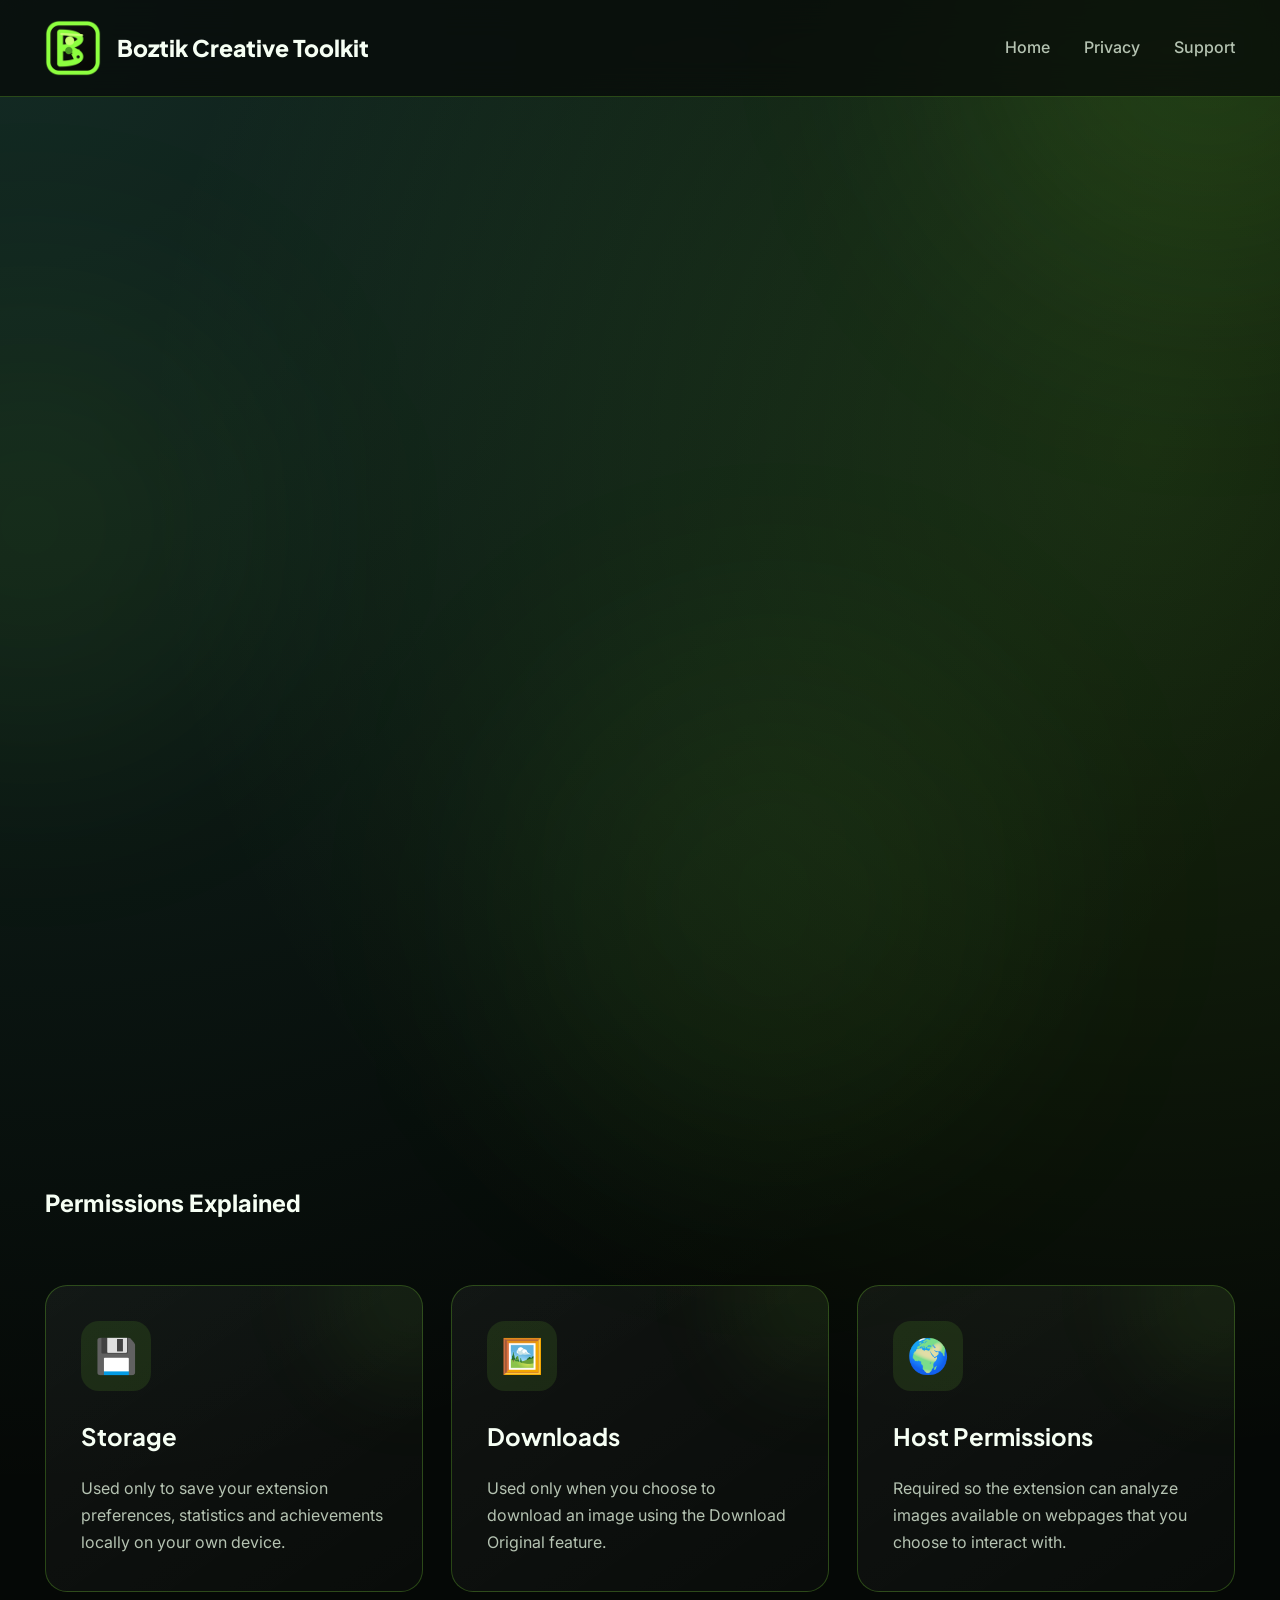
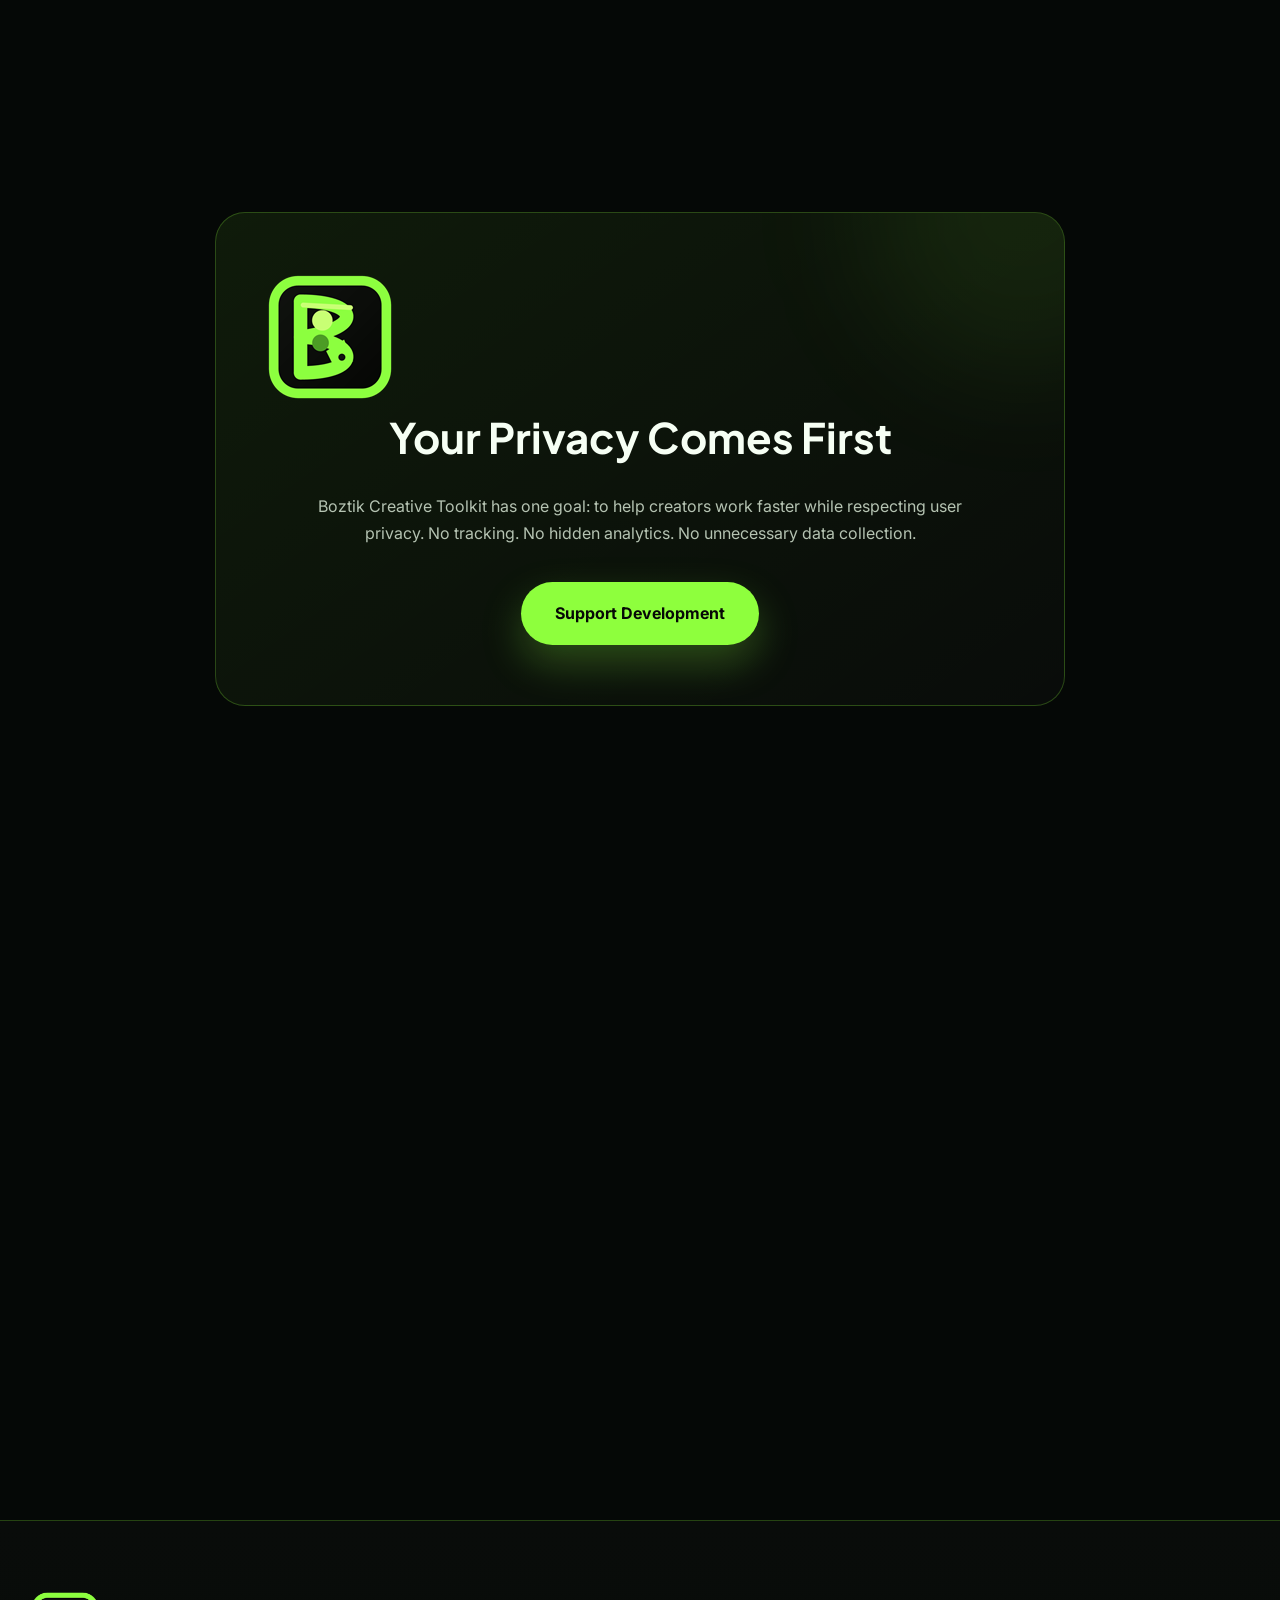
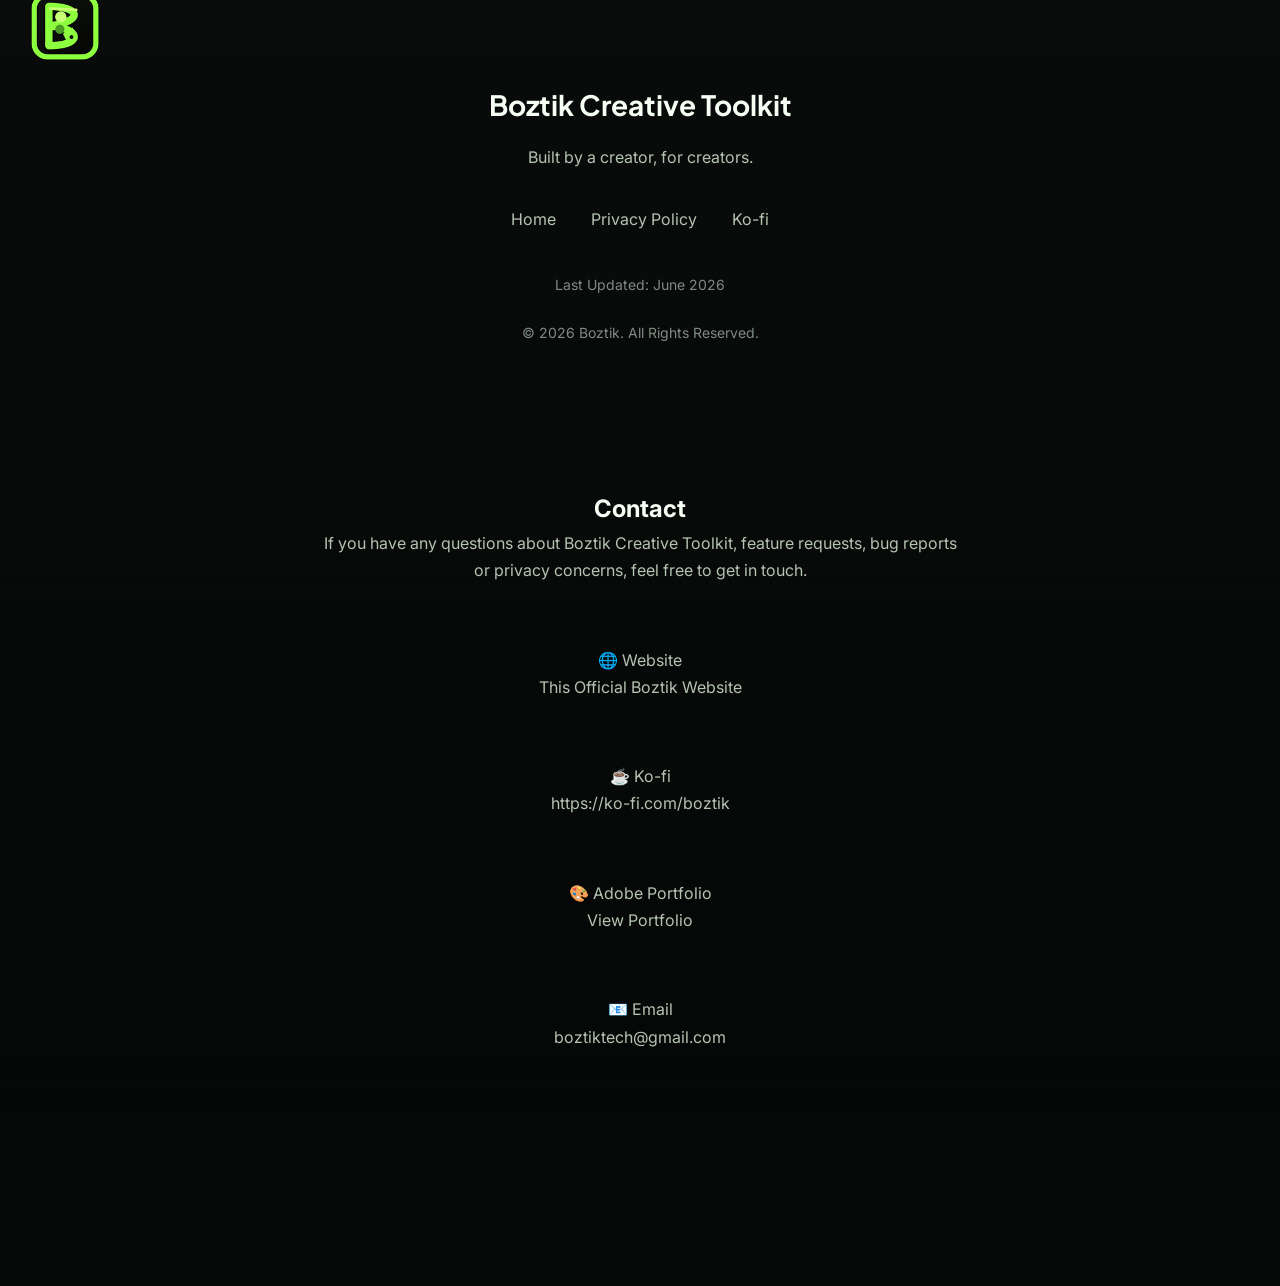
==== commit fc8cf9ee: "commit" ====
--- a/privacy.html
+++ b/privacy.html
@@ -36,7 +36,7 @@
 
 </head>
 
-<body>
+<body class="privacy-page">
 
 <div class="background-glow glow1"></div>
 <div class="background-glow glow2"></div>
--- a/styles.css
+++ b/styles.css
@@ -256,7 +256,7 @@
 
     margin:auto;
 
-    padding:110px 30px;
+    padding:80px 30px 70px;
 
     display:grid;
 
@@ -841,7 +841,7 @@
 
     display:grid;
 
-    grid-template-columns:1fr 1.05fr;
+    grid-template-columns:1.05fr .95fr;
 
     gap:28px;
 
@@ -947,77 +947,71 @@
 
 }
 
-.assistant-grid{
+.assistant-feature-list{
+
+    display:flex;
+
+}
+
+.assistant-feature-card{
+
+    width:100%;
+
+    padding:32px;
+
+    border:1px solid var(--border);
+
+    border-radius:30px;
+
+    background:linear-gradient(145deg, rgba(255,255,255,.06), rgba(255,255,255,.02));
+
+    box-shadow:inset 0 1px 0 rgba(255,255,255,.04);
+
+}
+
+.assistant-feature-card h4{
+
+    font-family:var(--font-heading);
+
+    font-size:22px;
+
+    margin-bottom:22px;
+
+}
+
+.assistant-feature-card ul{
+
+    list-style:none;
 
     display:grid;
 
-    grid-template-columns:repeat(2,1fr);
-
-    gap:18px;
-
-}
-
-.assistant-card{
-
-    padding:24px;
-
-    border:1px solid var(--border);
-
-    border-radius:22px;
-
-    background:linear-gradient(145deg, rgba(255,255,255,.05), rgba(255,255,255,.02));
-
-    transition:var(--transition);
-
-}
-
-.assistant-card:hover{
-
-    transform:translateY(-6px);
-
-    border-color:var(--primary);
-
-    box-shadow:0 16px 40px rgba(0,0,0,.2);
-
-}
-
-.assistant-icon{
-
-    width:48px;
-
-    height:48px;
-
-    display:flex;
-
-    align-items:center;
-
-    justify-content:center;
-
-    border-radius:14px;
-
-    margin-bottom:16px;
-
-    background:rgba(142,255,61,.12);
-
-    font-size:22px;
-
-}
-
-.assistant-card h4{
-
-    font-family:var(--font-heading);
-
-    font-size:20px;
-
-    margin-bottom:10px;
-
-}
-
-.assistant-card p{
+    gap:12px;
+
+}
+
+.assistant-feature-card li{
+
+    padding-bottom:12px;
+
+    border-bottom:1px solid rgba(255,255,255,.08);
 
     color:var(--text-muted);
 
-    font-size:15px;
+}
+
+.assistant-feature-card li:last-child{
+
+    border-bottom:none;
+
+    padding-bottom:0;
+
+}
+
+.assistant-cta-button{
+
+    border:none;
+
+    cursor:pointer;
 
 }
 
@@ -1753,6 +1747,12 @@
 
 }
 
+.privacy-page .hero.reveal{
+
+    transform:none;
+
+}
+
 .reveal.is-visible{
 
     opacity:1;
@@ -1995,7 +1995,7 @@
 
     .hero{
 
-        padding:80px 25px;
+        padding:70px 25px 60px;
 
     }
 
@@ -2110,6 +2110,13 @@
     .hero h1{
 
         font-size:38px;
+
+    }
+
+    .assistant-highlight,
+    .assistant-feature-card{
+
+        padding:28px 22px;
 
     }
 
